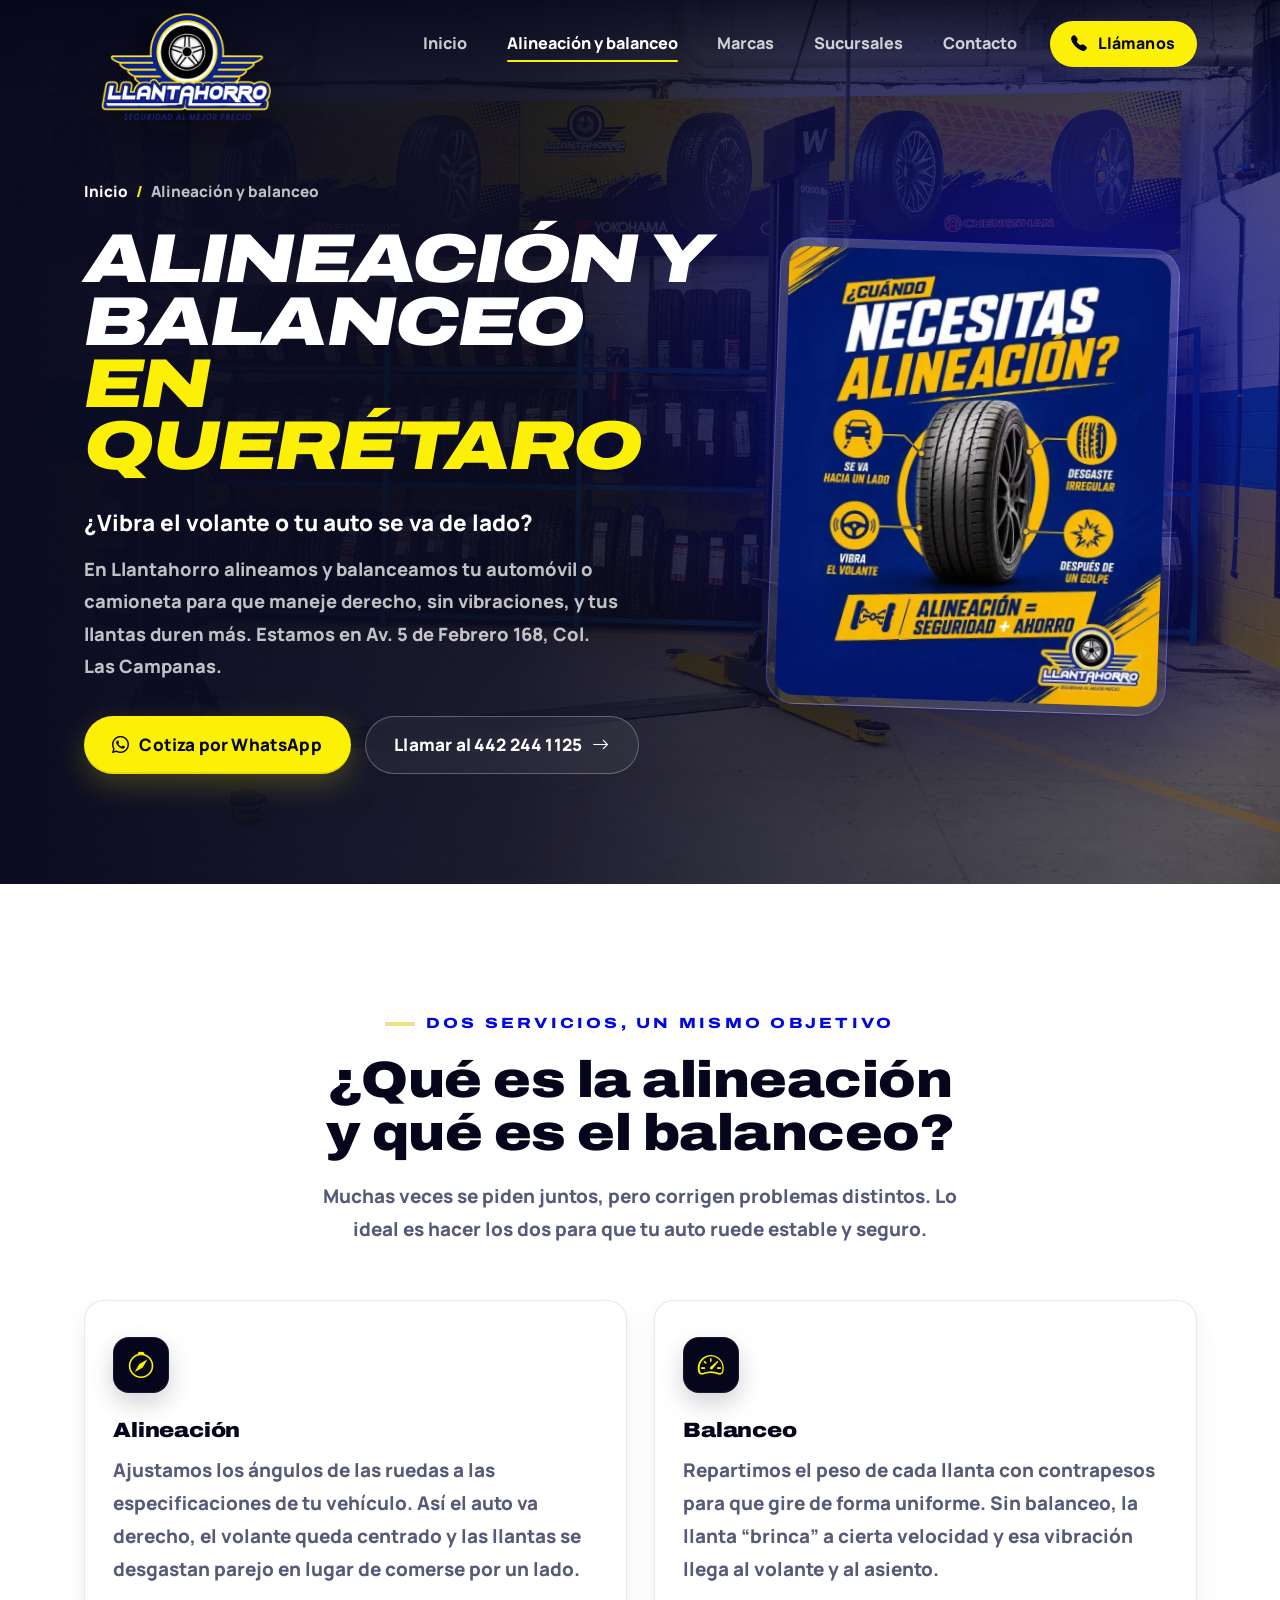
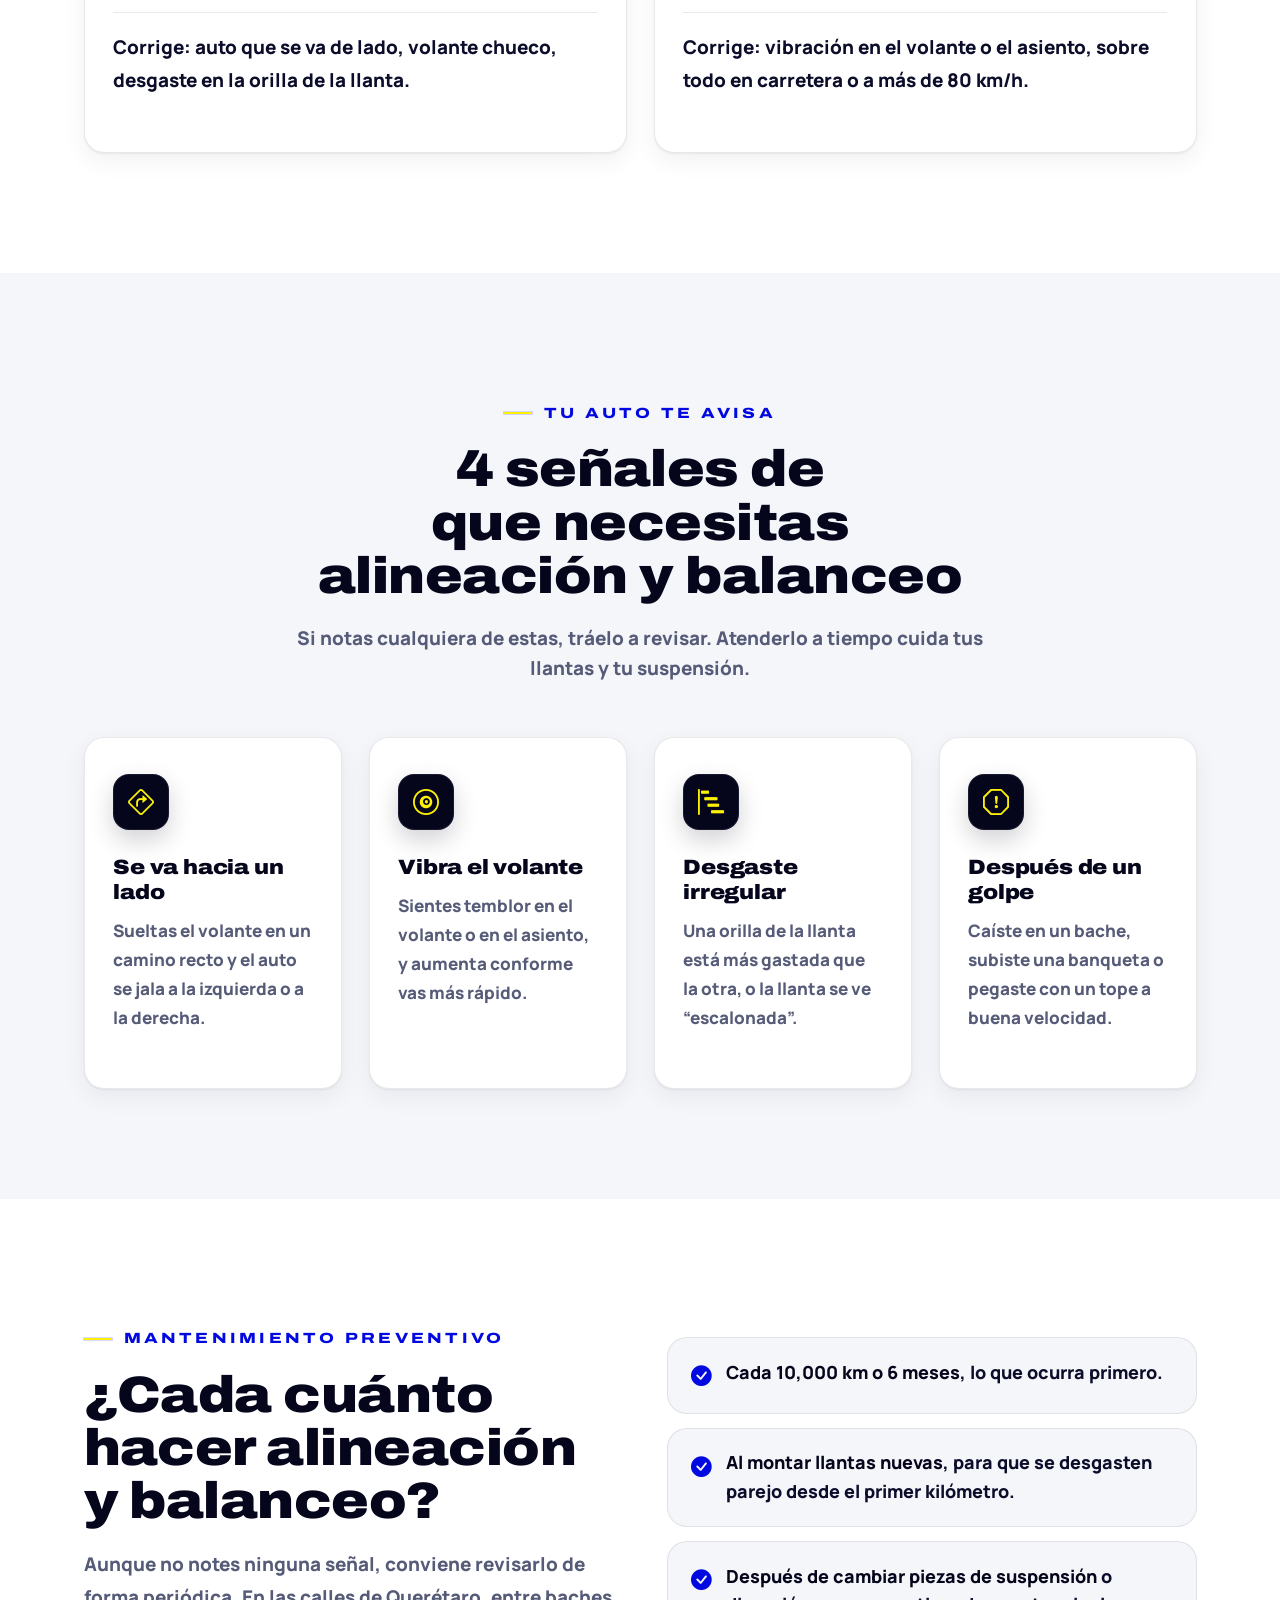
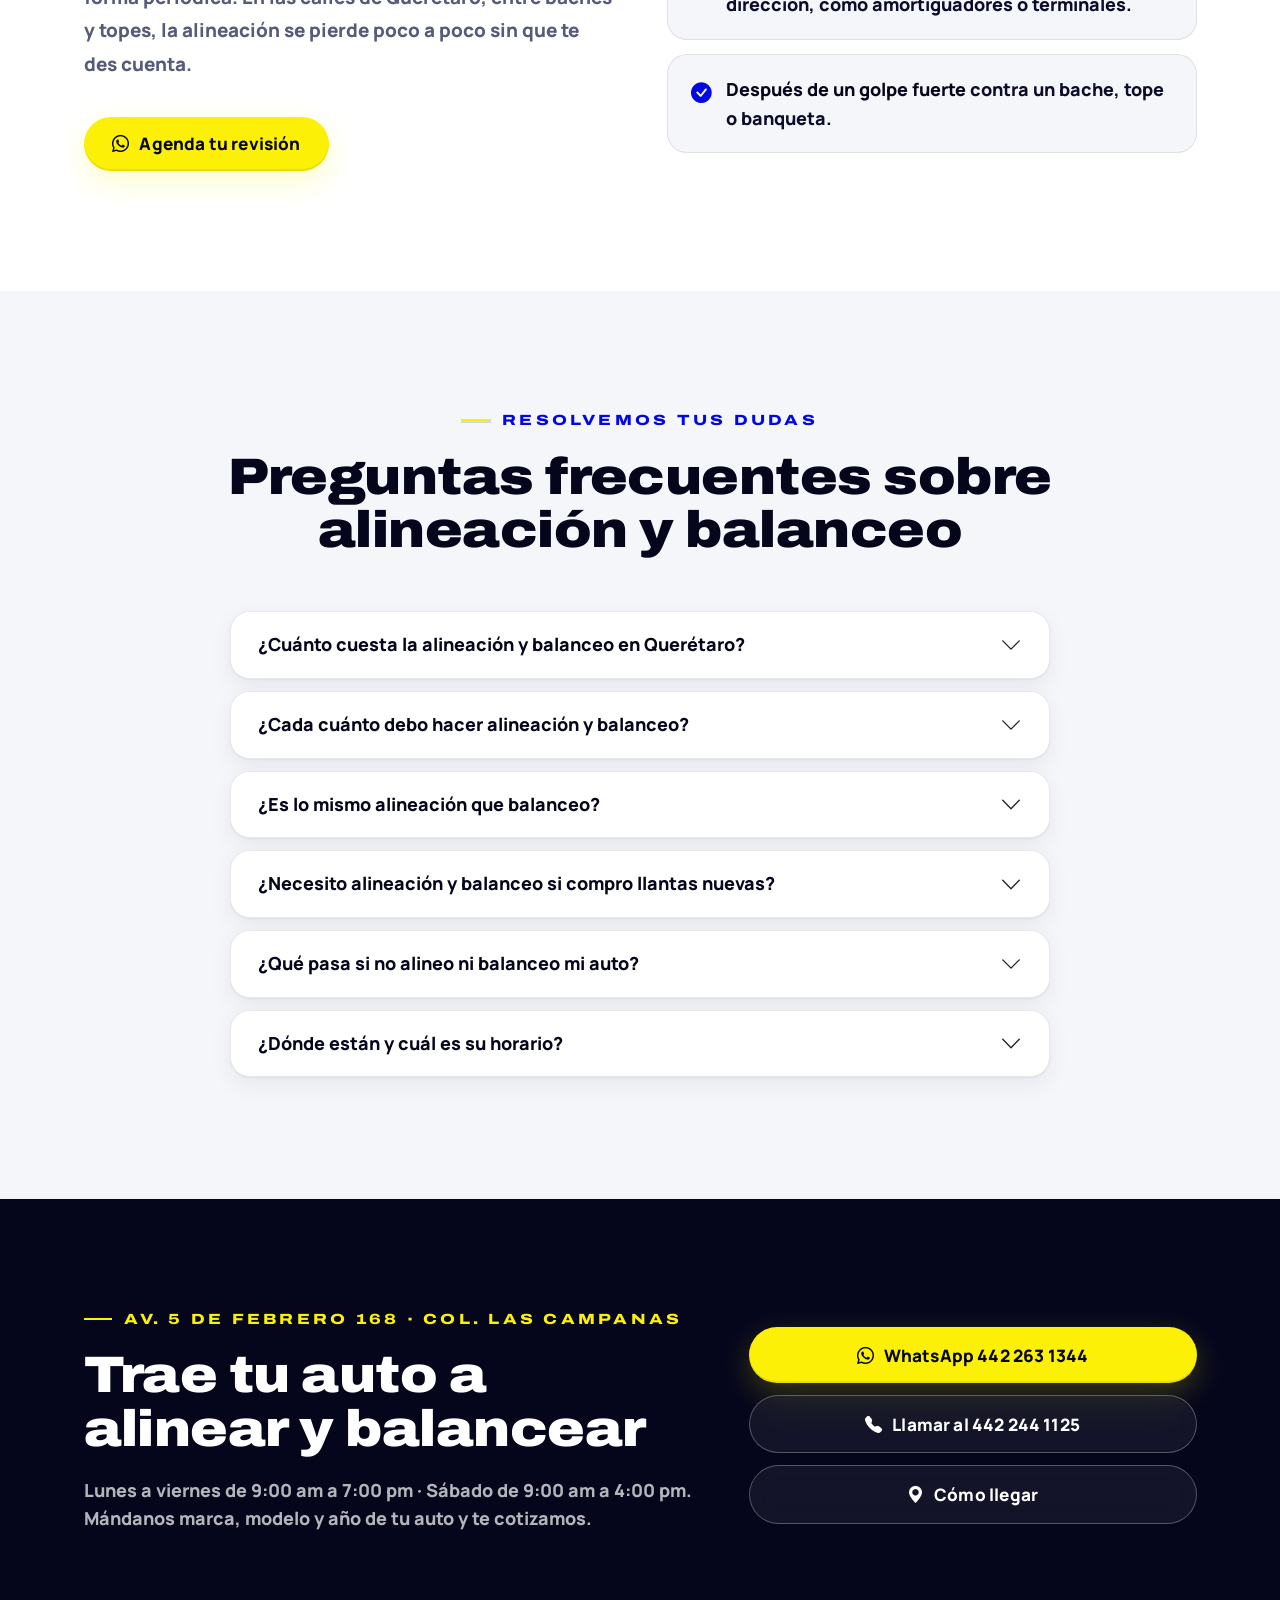
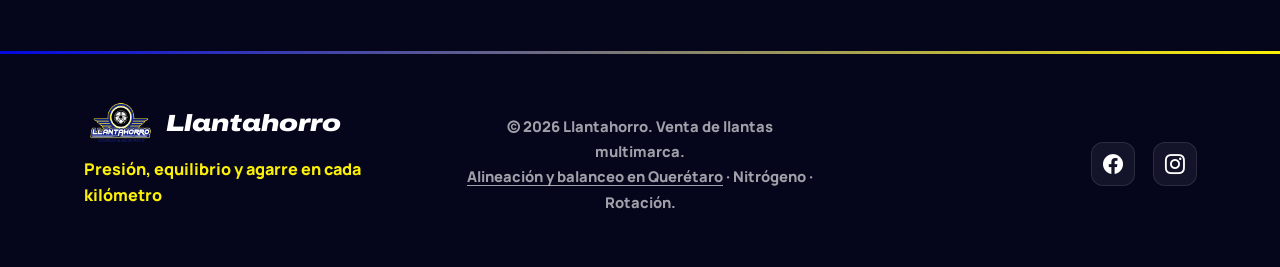
==== alineacion-y-balanceo-queretaro/index.html @ d0932243 "Mejorar SEO y agregar página de alineación y balanceo en Querétaro - H1, título y descripción con "l" ====
<!DOCTYPE html>
<html lang="es-MX">

<head>
  <meta charset="UTF-8">
  <meta name="viewport" content="width=device-width, initial-scale=1.0">
  <title>Alineación y balanceo en Querétaro | Llantahorro</title>
  <meta name="description"
    content="Alineación y balanceo en Querétaro, en Av. 5 de Febrero 168, Col. Las Campanas. ¿Vibra el volante o el auto se va de lado? Cotiza por WhatsApp.">
  <meta name="theme-color" content="#05061C">
  <link rel="canonical" href="https://llantahorroqro.com.mx/alineacion-y-balanceo-queretaro/">
  <link rel="icon" type="image/png" sizes="192x192" href="/images/favicon-192.png">
  <link rel="apple-touch-icon" href="/images/apple-touch-icon.png">

  <!-- Vista previa al compartir (WhatsApp, Facebook) -->
  <meta property="og:type" content="website">
  <meta property="og:locale" content="es_MX">
  <meta property="og:site_name" content="Llantahorro Querétaro">
  <meta property="og:title" content="Alineación y balanceo en Querétaro | Llantahorro">
  <meta property="og:description" content="¿Vibra el volante o el auto se va de lado? Alineación y balanceo en Av. 5 de Febrero 168, Col. Las Campanas, Querétaro.">
  <meta property="og:url" content="https://llantahorroqro.com.mx/alineacion-y-balanceo-queretaro/">
  <meta property="og:image" content="https://llantahorroqro.com.mx/images/og-llantahorro.jpg">
  <meta property="og:image:width" content="1200">
  <meta property="og:image:height" content="630">
  <meta property="og:image:alt" content="Logotipo de Llantahorro sobre la sucursal de Querétaro">
  <meta name="twitter:card" content="summary_large_image">

  <!-- Datos del servicio para Google -->
  <script type="application/ld+json">
  {
    "@context": "https://schema.org",
    "@graph": [
      {
        "@type": "Service",
        "@id": "https://llantahorroqro.com.mx/alineacion-y-balanceo-queretaro/#servicio",
        "name": "Alineación y balanceo en Querétaro",
        "serviceType": "Alineación y balanceo",
        "description": "Alineación y balanceo de llantas para automóvil y camioneta en Querétaro.",
        "url": "https://llantahorroqro.com.mx/alineacion-y-balanceo-queretaro/",
        "provider": { "@id": "https://llantahorroqro.com.mx/#negocio" },
        "areaServed": { "@type": "City", "name": "Santiago de Querétaro" }
      },
      {
        "@type": "TireShop",
        "@id": "https://llantahorroqro.com.mx/#negocio",
        "name": "Llantahorro Querétaro",
        "url": "https://llantahorroqro.com.mx/",
        "telephone": "+52 442 244 1125",
        "image": "https://llantahorroqro.com.mx/images/og-llantahorro.jpg",
        "priceRange": "$$",
        "address": {
          "@type": "PostalAddress",
          "streetAddress": "Av. 5 de Febrero 168, Col. Las Campanas",
          "addressLocality": "Santiago de Querétaro",
          "addressRegion": "Qro.",
          "addressCountry": "MX"
        }
      },
      {
        "@type": "BreadcrumbList",
        "itemListElement": [
          { "@type": "ListItem", "position": 1, "name": "Inicio", "item": "https://llantahorroqro.com.mx/" },
          { "@type": "ListItem", "position": 2, "name": "Alineación y balanceo en Querétaro", "item": "https://llantahorroqro.com.mx/alineacion-y-balanceo-queretaro/" }
        ]
      },
      {
        "@type": "FAQPage",
        "@id": "https://llantahorroqro.com.mx/alineacion-y-balanceo-queretaro/#preguntas",
        "mainEntity": [
          {
            "@type": "Question",
            "name": "¿Cuánto cuesta la alineación y balanceo en Querétaro?",
            "acceptedAnswer": {
              "@type": "Answer",
              "text": "El precio depende del tipo de vehículo y del número de llantas a balancear. Mándanos por WhatsApp al 442 263 1344 la marca, modelo y año de tu auto y te damos el precio exacto."
            }
          },
          {
            "@type": "Question",
            "name": "¿Cada cuánto debo hacer alineación y balanceo?",
            "acceptedAnswer": {
              "@type": "Answer",
              "text": "Como regla general, cada 10,000 km o cada 6 meses. También al montar llantas nuevas, después de cambiar piezas de suspensión o dirección, y después de un golpe fuerte contra un bache o tope."
            }
          },
          {
            "@type": "Question",
            "name": "¿Es lo mismo alineación que balanceo?",
            "acceptedAnswer": {
              "@type": "Answer",
              "text": "No. La alineación ajusta los ángulos de las ruedas para que el auto vaya derecho y las llantas se desgasten parejo. El balanceo reparte el peso de cada llanta con contrapesos para eliminar vibraciones. Se complementan, por eso conviene hacer los dos."
            }
          },
          {
            "@type": "Question",
            "name": "¿Necesito alineación y balanceo si compro llantas nuevas?",
            "acceptedAnswer": {
              "@type": "Answer",
              "text": "Sí. Balancear las llantas nuevas evita vibraciones, y alinear el auto hace que se desgasten parejo desde el primer kilómetro. Así aprovechas al máximo tu inversión."
            }
          },
          {
            "@type": "Question",
            "name": "¿Qué pasa si no alineo ni balanceo mi auto?",
            "acceptedAnswer": {
              "@type": "Answer",
              "text": "Las llantas se desgastan de forma irregular y hay que cambiarlas antes de tiempo. Además el auto pierde estabilidad, puede consumir más combustible y las vibraciones desgastan la suspensión y la dirección."
            }
          },
          {
            "@type": "Question",
            "name": "¿Dónde están y cuál es su horario?",
            "acceptedAnswer": {
              "@type": "Answer",
              "text": "Estamos en Av. 5 de Febrero 168, Col. Las Campanas, Querétaro. Abrimos de lunes a viernes de 9:00 am a 7:00 pm y los sábados de 9:00 am a 4:00 pm. Los domingos está cerrado."
            }
          }
        ]
      }
    ]
  }
  </script>
  <link href="https://cdn.jsdelivr.net/npm/bootstrap@5.3.3/dist/css/bootstrap.min.css" rel="stylesheet">
  <link rel="stylesheet" href="https://cdn.jsdelivr.net/npm/bootstrap-icons@1.11.3/font/bootstrap-icons.css">
  <link rel="preconnect" href="https://fonts.googleapis.com">
  <link rel="preconnect" href="https://fonts.gstatic.com" crossorigin>
  <link href="https://fonts.googleapis.com/css2?family=Archivo:ital,wdth,wght@0,100..125,600..900;1,100..125,600..900&family=Manrope:wght@700;800&display=swap"
    rel="stylesheet">
  <link rel="stylesheet" href="/styles_moderno.css">
</head>

<body>

  <!-- =============== BARRA DE PROGRESO =============== -->
  <div class="scroll-progress" id="scrollProgress" aria-hidden="true"></div>
  <!-- =============== NAVBAR =============== -->
  <nav class="navbar navbar-expand-lg fixed-top" id="mainNavbar">
    <div class="container">
      <a class="navbar-brand d-flex align-items-center gap-2" href="/">
        <picture>
          <source srcset="/images/logo-footer.webp" type="image/webp">
          <img src="/images/logo-footer.png" alt="Llantahorro — Seguridad al mejor precio" id="navLogo" width="480" height="286" onerror="this.style.display='none'">
        </picture>
      </a>
      <button class="navbar-toggler" type="button" data-bs-toggle="collapse" data-bs-target="#navMenu"
        aria-controls="navMenu" aria-expanded="false" aria-label="Abrir menú">
        <span class="navbar-toggler-icon"></span>
      </button>
      <div class="collapse navbar-collapse" id="navMenu">
        <ul class="navbar-nav ms-auto align-items-lg-center gap-lg-2">
          <li class="nav-item"><a class="nav-link" href="/">Inicio</a></li>
          <li class="nav-item"><a class="nav-link active" href="/alineacion-y-balanceo-queretaro/" aria-current="page">Alineación y balanceo</a></li>
          <li class="nav-item"><a class="nav-link" href="/#marcas">Marcas</a></li>
          <li class="nav-item"><a class="nav-link" href="/#sucursales">Sucursales</a></li>
          <li class="nav-item"><a class="nav-link" href="#contacto">Contacto</a></li>
          <li class="nav-item">
            <a class="btn btn-cta ms-lg-2" href="tel:+524422441125"><i class="bi bi-telephone-fill"></i> Llámanos</a>
          </li>
        </ul>
      </div>
    </div>
  </nav>

  <!-- =============== HERO =============== -->
  <section class="hero hero-page">
    <div class="hero-bg"></div>
    <div class="container position-relative">
      <div class="row align-items-center">
        <div class="col-lg-7">

          <nav aria-label="Ruta de navegación">
            <ol class="migas">
              <li><a href="/">Inicio</a></li>
              <li aria-current="page">Alineación y balanceo</li>
            </ol>
          </nav>

          <h1 class="hero-title hero-title-page">
            Alineación y balanceo
            <br>
            <strong>en Querétaro</strong>
          </h1>

          <p class="hero-subtitle">
            ¿Vibra el volante o tu auto se va de lado?
          </p>

          <p class="hero-description">
            En Llantahorro alineamos y balanceamos tu automóvil o camioneta
            para que maneje derecho, sin vibraciones, y tus llantas duren más.
            Estamos en Av. 5 de Febrero 168, Col. Las Campanas.
          </p>

          <div class="hero-buttons">
            <a href="https://wa.me/524422631344?text=Hola%2C%20quiero%20cotizar%20alineaci%C3%B3n%20y%20balanceo.%20Mi%20auto%20es%3A%20" target="_blank" rel="noopener" class="btn-main">
              <i class="bi bi-whatsapp"></i>
              Cotiza por WhatsApp
            </a>

            <a href="tel:+524422441125" class="btn-secondary">
              Llamar al 442 244 1125
              <i class="bi bi-arrow-right"></i>
            </a>
          </div>

        </div>
        <div class="col-lg-5">

          <div class="hero-product">

            <div class="hero-circle"></div>

            <picture>
              <source srcset="/images/alineacion-queretaro.webp" type="image/webp">
              <img src="/images/alineacion-queretaro.jpg" alt="¿Cuándo necesitas alineación? Si el auto se va hacia un lado, vibra el volante, hay desgaste irregular o después de un golpe" class="hero-tire" width="800" height="941" fetchpriority="high">
            </picture>

          </div>

        </div>
      </div>
    </div>
  </section>

  <!-- =========================================
     DIFERENCIA ENTRE ALINEACIÓN Y BALANCEO
     ========================================= -->

  <section class="section-nosotros">

    <div class="container">

      <div class="text-center mb-5" data-reveal="up">

        <div class="eyebrow">
          DOS SERVICIOS, UN MISMO OBJETIVO
        </div>

        <h2 class="section-title">
          ¿Qué es la alineación y qué es el balanceo?
        </h2>

        <p class="section-description">
          Muchas veces se piden juntos, pero corrigen problemas distintos.
          Lo ideal es hacer los dos para que tu auto ruede estable y seguro.
        </p>

      </div>

      <div class="row g-4">

        <div class="col-md-6" data-reveal="up" data-delay="0">
          <div class="servicio-card">
            <div class="servicio-icono">
              <i class="bi bi-compass"></i>
            </div>
            <h3>Alineación</h3>
            <p>
              Ajustamos los ángulos de las ruedas a las especificaciones
              de tu vehículo. Así el auto va derecho, el volante queda
              centrado y las llantas se desgastan parejo en lugar de
              comerse por un lado.
            </p>
            <p class="servicio-corrige">
              <strong>Corrige:</strong> auto que se va de lado, volante chueco,
              desgaste en la orilla de la llanta.
            </p>
          </div>
        </div>

        <div class="col-md-6" data-reveal="up" data-delay="100">
          <div class="servicio-card">
            <div class="servicio-icono">
              <i class="bi bi-speedometer2"></i>
            </div>
            <h3>Balanceo</h3>
            <p>
              Repartimos el peso de cada llanta con contrapesos para que
              gire de forma uniforme. Sin balanceo, la llanta “brinca” a
              cierta velocidad y esa vibración llega al volante y al asiento.
            </p>
            <p class="servicio-corrige">
              <strong>Corrige:</strong> vibración en el volante o el asiento,
              sobre todo en carretera o a más de 80 km/h.
            </p>
          </div>
        </div>

      </div>

    </div>

  </section>

  <!-- =========================================
     SEÑALES
     ========================================= -->

  <section class="section-servicios">

    <div class="container">

      <div class="text-center mb-5" data-reveal="up">

        <div class="eyebrow">
          TU AUTO TE AVISA
        </div>

        <h2 class="section-title">
          4 señales de que necesitas alineación y balanceo
        </h2>

        <p class="section-description">
          Si notas cualquiera de estas, tráelo a revisar.
          Atenderlo a tiempo cuida tus llantas y tu suspensión.
        </p>

      </div>

      <div class="row g-4">

        <div class="col-md-6 col-lg-3" data-reveal="up" data-delay="0">
          <div class="servicio-card">
            <div class="servicio-icono">
              <i class="bi bi-sign-turn-right"></i>
            </div>
            <h3>Se va hacia un lado</h3>
            <p>
              Sueltas el volante en un camino recto y el auto
              se jala a la izquierda o a la derecha.
            </p>
          </div>
        </div>

        <div class="col-md-6 col-lg-3" data-reveal="up" data-delay="100">
          <div class="servicio-card">
            <div class="servicio-icono">
              <i class="bi bi-vinyl"></i>
            </div>
            <h3>Vibra el volante</h3>
            <p>
              Sientes temblor en el volante o en el asiento,
              y aumenta conforme vas más rápido.
            </p>
          </div>
        </div>

        <div class="col-md-6 col-lg-3" data-reveal="up" data-delay="200">
          <div class="servicio-card">
            <div class="servicio-icono">
              <i class="bi bi-bar-chart-steps"></i>
            </div>
            <h3>Desgaste irregular</h3>
            <p>
              Una orilla de la llanta está más gastada que la otra,
              o la llanta se ve “escalonada”.
            </p>
          </div>
        </div>

        <div class="col-md-6 col-lg-3" data-reveal="up" data-delay="300">
          <div class="servicio-card">
            <div class="servicio-icono">
              <i class="bi bi-exclamation-octagon"></i>
            </div>
            <h3>Después de un golpe</h3>
            <p>
              Caíste en un bache, subiste una banqueta o pegaste
              con un tope a buena velocidad.
            </p>
          </div>
        </div>

      </div>

    </div>

  </section>

  <!-- =========================================
     CUÁNDO HACERLO
     ========================================= -->

  <section class="section-nosotros">

    <div class="container">

      <div class="row align-items-center g-5">

        <div class="col-lg-6" data-reveal="left">

          <div class="eyebrow">
            MANTENIMIENTO PREVENTIVO
          </div>

          <h2 class="section-title">
            ¿Cada cuánto hacer alineación y balanceo?
          </h2>

          <p>
            Aunque no notes ninguna señal, conviene revisarlo de forma
            periódica. En las calles de Querétaro, entre baches y topes,
            la alineación se pierde poco a poco sin que te des cuenta.
          </p>

          <a href="https://wa.me/524422631344?text=Hola%2C%20quiero%20cotizar%20alineaci%C3%B3n%20y%20balanceo.%20Mi%20auto%20es%3A%20" target="_blank" rel="noopener" class="btn btn-cta mt-3">
            <i class="bi bi-whatsapp"></i>
            Agenda tu revisión
          </a>

        </div>

        <div class="col-lg-6" data-reveal="right">

          <ul class="cuando-lista">
            <li>
              <i class="bi bi-check-circle-fill"></i>
              <span><strong>Cada 10,000 km o 6 meses</strong>, lo que ocurra primero.</span>
            </li>
            <li>
              <i class="bi bi-check-circle-fill"></i>
              <span><strong>Al montar llantas nuevas</strong>, para que se desgasten parejo desde el primer kilómetro.</span>
            </li>
            <li>
              <i class="bi bi-check-circle-fill"></i>
              <span><strong>Después de cambiar piezas de suspensión</strong> o dirección, como amortiguadores o terminales.</span>
            </li>
            <li>
              <i class="bi bi-check-circle-fill"></i>
              <span><strong>Después de un golpe fuerte</strong> contra un bache, tope o banqueta.</span>
            </li>
          </ul>

        </div>

      </div>

    </div>

  </section>

  <!-- =========================================
     PREGUNTAS FRECUENTES
     ========================================= -->

  <section id="preguntas" class="section-faq">

    <div class="container">

      <div class="text-center mb-5" data-reveal="up">

        <div class="eyebrow">
          RESOLVEMOS TUS DUDAS
        </div>

        <h2 class="section-title">
          Preguntas frecuentes sobre alineación y balanceo
        </h2>

      </div>

      <div class="accordion faq-lista" id="faqLista" data-reveal="up">

        <div class="accordion-item">
          <h3 class="accordion-header">
            <button class="accordion-button collapsed" type="button" data-bs-toggle="collapse"
              data-bs-target="#faq1" aria-expanded="false" aria-controls="faq1">
              ¿Cuánto cuesta la alineación y balanceo en Querétaro?
            </button>
          </h3>
          <div id="faq1" class="accordion-collapse collapse" data-bs-parent="#faqLista">
            <div class="accordion-body">
              El precio depende del tipo de vehículo y del número de llantas a balancear. Mándanos por WhatsApp al 442 263 1344 la marca, modelo y año de tu auto y te damos el precio exacto.
            </div>
          </div>
        </div>
        <div class="accordion-item">
          <h3 class="accordion-header">
            <button class="accordion-button collapsed" type="button" data-bs-toggle="collapse"
              data-bs-target="#faq2" aria-expanded="false" aria-controls="faq2">
              ¿Cada cuánto debo hacer alineación y balanceo?
            </button>
          </h3>
          <div id="faq2" class="accordion-collapse collapse" data-bs-parent="#faqLista">
            <div class="accordion-body">
              Como regla general, cada 10,000 km o cada 6 meses. También al montar llantas nuevas, después de cambiar piezas de suspensión o dirección, y después de un golpe fuerte contra un bache o tope.
            </div>
          </div>
        </div>
        <div class="accordion-item">
          <h3 class="accordion-header">
            <button class="accordion-button collapsed" type="button" data-bs-toggle="collapse"
              data-bs-target="#faq3" aria-expanded="false" aria-controls="faq3">
              ¿Es lo mismo alineación que balanceo?
            </button>
          </h3>
          <div id="faq3" class="accordion-collapse collapse" data-bs-parent="#faqLista">
            <div class="accordion-body">
              No. La alineación ajusta los ángulos de las ruedas para que el auto vaya derecho y las llantas se desgasten parejo. El balanceo reparte el peso de cada llanta con contrapesos para eliminar vibraciones. Se complementan, por eso conviene hacer los dos.
            </div>
          </div>
        </div>
        <div class="accordion-item">
          <h3 class="accordion-header">
            <button class="accordion-button collapsed" type="button" data-bs-toggle="collapse"
              data-bs-target="#faq4" aria-expanded="false" aria-controls="faq4">
              ¿Necesito alineación y balanceo si compro llantas nuevas?
            </button>
          </h3>
          <div id="faq4" class="accordion-collapse collapse" data-bs-parent="#faqLista">
            <div class="accordion-body">
              Sí. Balancear las llantas nuevas evita vibraciones, y alinear el auto hace que se desgasten parejo desde el primer kilómetro. Así aprovechas al máximo tu inversión.
            </div>
          </div>
        </div>
        <div class="accordion-item">
          <h3 class="accordion-header">
            <button class="accordion-button collapsed" type="button" data-bs-toggle="collapse"
              data-bs-target="#faq5" aria-expanded="false" aria-controls="faq5">
              ¿Qué pasa si no alineo ni balanceo mi auto?
            </button>
          </h3>
          <div id="faq5" class="accordion-collapse collapse" data-bs-parent="#faqLista">
            <div class="accordion-body">
              Las llantas se desgastan de forma irregular y hay que cambiarlas antes de tiempo. Además el auto pierde estabilidad, puede consumir más combustible y las vibraciones desgastan la suspensión y la dirección.
            </div>
          </div>
        </div>
        <div class="accordion-item">
          <h3 class="accordion-header">
            <button class="accordion-button collapsed" type="button" data-bs-toggle="collapse"
              data-bs-target="#faq6" aria-expanded="false" aria-controls="faq6">
              ¿Dónde están y cuál es su horario?
            </button>
          </h3>
          <div id="faq6" class="accordion-collapse collapse" data-bs-parent="#faqLista">
            <div class="accordion-body">
              Estamos en Av. 5 de Febrero 168, Col. Las Campanas, Querétaro. Abrimos de lunes a viernes de 9:00 am a 7:00 pm y los sábados de 9:00 am a 4:00 pm. Los domingos está cerrado.
            </div>
          </div>
        </div>

      </div>

    </div>

  </section>

  <!-- =========================================
     CONTACTO
     ========================================= -->

  <section id="contacto" class="cta-band">

    <div class="container">

      <div class="row align-items-center g-4">

        <div class="col-lg-7" data-reveal="left">

          <div class="eyebrow">
            AV. 5 DE FEBRERO 168 · COL. LAS CAMPANAS
          </div>

          <h2 class="section-title section-title-light">
            Trae tu auto a alinear y balancear
          </h2>

          <p class="section-description-light">
            Lunes a viernes de 9:00 am a 7:00 pm · Sábado de 9:00 am a 4:00 pm.
            Mándanos marca, modelo y año de tu auto y te cotizamos.
          </p>

        </div>

        <div class="col-lg-5" data-reveal="right">

          <div class="cta-band-botones">
            <a href="https://wa.me/524422631344?text=Hola%2C%20quiero%20cotizar%20alineaci%C3%B3n%20y%20balanceo.%20Mi%20auto%20es%3A%20" target="_blank" rel="noopener" class="btn-main">
              <i class="bi bi-whatsapp"></i>
              WhatsApp 442 263 1344
            </a>
            <a href="tel:+524422441125" class="btn-secondary">
              <i class="bi bi-telephone-fill"></i>
              Llamar al 442 244 1125
            </a>
            <a href="https://maps.app.goo.gl/YQYEY5u7Kh3EqXh98" target="_blank" rel="noopener" class="btn-secondary">
              <i class="bi bi-geo-alt-fill"></i>
              Cómo llegar
            </a>
          </div>

        </div>

      </div>

    </div>

  </section>

  <!-- =============== FOOTER =============== -->
  <footer class="footer">
    <div class="footer-tread" aria-hidden="true"></div>
    <div class="container" data-reveal="up">
      <div class="row gy-4 align-items-center">
        <div class="col-md-4">
          <div class="d-flex align-items-center gap-2">
            <picture>
              <source srcset="/images/logo-footer.webp" type="image/webp">
              <img src="/images/logo-footer.png" alt="Logotipo de Llantahorro" class="footer-logo" width="480" height="286" loading="lazy" onerror="this.style.display='none'">
            </picture>
            <span class="brand-word footer-brand">Llantahorro</span>
          </div>
          <p class="footer-slogan">Presión, equilibrio y agarre en cada kilómetro</p>
        </div>

        <div class="col-md-4 text-md-center">
          <p class="footer-copy mb-0">
            &copy; <span id="anioActual"></span> Llantahorro. Venta de llantas multimarca.<br>
            <a href="/alineacion-y-balanceo-queretaro/">Alineación y balanceo en Querétaro</a> · Nitrógeno · Rotación.
          </p>
        </div>

        <div class="col-md-4 d-flex justify-content-md-end gap-3">
          <a href="https://www.facebook.com/share/1Gv1kbUiUR/" target="_blank" rel="noopener" class="social-btn"
            aria-label="Facebook">
            <i class="bi bi-facebook"></i>
          </a>
          <a href="https://www.instagram.com/llantahorro.queretaro?igsh=MXM3aTI0dnF6azNtbg==" target="_blank"
            rel="noopener" class="social-btn" aria-label="Instagram">
            <i class="bi bi-instagram"></i>
          </a>
        </div>
      </div>
    </div>
  </footer>

  <!-- =============== BOTÓN VOLVER ARRIBA =============== -->
  <button class="back-to-top" id="backToTop" aria-label="Volver arriba">
    <i class="bi bi-arrow-up"></i>
  </button>

  <!-- Bootstrap 5 JS -->
  <script src="https://cdn.jsdelivr.net/npm/bootstrap@5.3.3/dist/js/bootstrap.bundle.min.js"></script>
  <script>
  /* ============ AÑO FOOTER ============ */
  document.getElementById('anioActual').textContent = new Date().getFullYear();

  /* ============ NAVBAR SCROLL ============ */
  const nav = document.getElementById('mainNavbar');
  const onScroll = () => nav.classList.toggle('scrolled', window.scrollY > 12);
  window.addEventListener('scroll', onScroll, { passive: true });
  onScroll();

  /* ============ REVEAL AL SCROLL ============ */
  const revealOnScroll = new IntersectionObserver((entries, observer) => {
    entries.forEach(entry => {
      if (!entry.isIntersecting) return;
      entry.target.classList.add('is-revealed');
      observer.unobserve(entry.target);
    });
  }, {
    threshold: 0.12,
    rootMargin: '0px 0px -60px 0px'
  });
  document.querySelectorAll('[data-reveal]').forEach(el => revealOnScroll.observe(el));

  /* ============ BARRA DE PROGRESO Y VOLVER ARRIBA ============ */
  const progressBar = document.getElementById('scrollProgress');
  const backToTop   = document.getElementById('backToTop');
  let rafPendiente = false;

  function enScroll() {
    const scrollY = window.scrollY;
    const docHeight = document.documentElement.scrollHeight - window.innerHeight;
    progressBar.style.width = (docHeight > 0 ? (scrollY / docHeight) * 100 : 0) + '%';
    backToTop.classList.toggle('visible', scrollY > 400);
    rafPendiente = false;
  }

  window.addEventListener('scroll', () => {
    if (!rafPendiente) {
      requestAnimationFrame(enScroll);
      rafPendiente = true;
    }
  }, { passive: true });
  enScroll();

  backToTop.addEventListener('click', () => {
    window.scrollTo({ top: 0, behavior: 'smooth' });
  });

  /* ============ MENÚ MÓVIL ============ */
  document.querySelectorAll('#navMenu .nav-link').forEach(link => {
    link.addEventListener('click', () => {
      const menu = document.getElementById('navMenu');
      if (menu.classList.contains('show')) {
        bootstrap.Collapse.getOrCreateInstance(menu).hide();
      }
    });
  });
  </script>
</body>

</html>
---- styles_moderno.css ----
/* =========================================================
   LLANTAHORRO — DISEÑO PREMIUM
   Colores de marca (tomados del logo):
     azul #0208E0 · amarillo #FCF006 · negro
   Dirección (UI UX Pro Max → Automotive): hero protagonista,
   superficies oscuras con acentos de cristal, tipografía ancha.
   ========================================================= */

:root{
  /* Marca */
  --azul:#0208E0;
  --azul-600:#0106B4;
  --azul-glow:rgba(2,8,224,.45);
  --amarillo:#FCF006;
  --amarillo-600:#E6DA00;

  /* Neutros (negro con matiz del azul de marca) */
  --ink:#05061C;
  --ink-2:#0A0C2E;
  --ink-3:#13163F;
  --blanco:#fff;
  --surface:#F5F6FA;
  --texto:#0B0D2A;
  --muted:#565B78;          /* 6.4:1 sobre blanco */
  --line:rgba(11,13,42,.09);
  --line-dark:rgba(255,255,255,.10);

  /* Tipografía */
  --font-display:'Archivo','Arial Black',sans-serif;
  --font-body:'Manrope',system-ui,-apple-system,'Segoe UI',sans-serif;

  /* Sombras y forma */
  --shadow-sm:0 1px 2px rgba(5,6,28,.06),0 8px 24px rgba(5,6,28,.06);
  --shadow-md:0 2px 6px rgba(5,6,28,.06),0 24px 60px rgba(5,6,28,.12);
  --shadow-lg:0 40px 100px rgba(5,6,28,.35);
  --radius:20px;
  --radius-lg:28px;

  /* Movimiento */
  --ease:cubic-bezier(.2,.8,.2,1);
  --dur:.25s;
}

*,*::before,*::after{box-sizing:border-box}

html{
  font-size:112.5%; /* 18px base: letras más grandes para mejor lectura */
  scroll-behavior:smooth;
  scroll-padding-top:88px;
  overflow-x:hidden;
}

body{
  margin:0;
  font-family:var(--font-body);
  font-size:1rem;
  line-height:1.6;
  color:var(--texto);
  background:var(--blanco);
  overflow-x:hidden;
  -webkit-font-smoothing:antialiased;
}

h1,h2,h3{
  font-family:var(--font-display);
  font-stretch:112%;
  font-weight:900;
  letter-spacing:-.01em;
}

a{text-decoration:none}
img{max-width:100%}

::selection{background:var(--amarillo);color:var(--ink)}

/* =========================
   ELEMENTOS COMUNES
   ========================= */

.eyebrow{
  display:inline-flex;
  align-items:center;
  gap:12px;
  font-family:var(--font-display);
  font-stretch:125%;
  font-weight:800;
  font-size:.82rem;
  letter-spacing:.22em;
  text-transform:uppercase;
  color:var(--azul);
  margin-bottom:1rem;
}

.eyebrow::before{
  content:"";
  width:28px;
  height:2px;
  background:var(--amarillo);
  box-shadow:0 0 0 1px rgba(2,8,224,.15);
}

.section-title{
  font-size:clamp(2rem,4vw,3.2rem);
  line-height:1.04;
  color:var(--ink);
  margin-bottom:1.1rem;
  text-wrap:balance;
}

.section-description{
  max-width:56ch;
  margin:0 auto;
  color:var(--muted);
  font-size:1.05rem;
}

/* =========================
   BOTONES
   ========================= */

.btn-cta,
.btn-main,
.btn-secondary{
  display:inline-flex;
  align-items:center;
  justify-content:center;
  gap:10px;
  min-height:48px;
  padding:.8rem 1.6rem;
  border-radius:999px;
  font-family:var(--font-body);
  font-weight:800;
  font-size:.95rem;
  letter-spacing:.01em;
  cursor:pointer;
  transition:
    transform var(--dur) var(--ease),
    box-shadow var(--dur) var(--ease),
    background-color var(--dur) var(--ease),
    color var(--dur) var(--ease),
    border-color var(--dur) var(--ease);
}

/* Primario: amarillo de marca con texto negro (contraste 17:1) */
.btn-cta,
.btn-main{
  background:var(--amarillo);
  color:var(--ink);
  border:0;
  box-shadow:0 10px 30px rgba(252,240,6,.22),inset 0 -2px 0 rgba(0,0,0,.08);
}

.btn-cta:hover,
.btn-cta:focus-visible,
.btn-main:hover,
.btn-main:focus-visible{
  background:#fff64d;
  color:var(--ink);
  transform:translateY(-2px);
  box-shadow:0 16px 40px rgba(252,240,6,.32),inset 0 -2px 0 rgba(0,0,0,.08);
}

.btn-cta:active,
.btn-main:active{transform:translateY(0)}

/* Secundario: cristal */
.btn-secondary{
  color:var(--blanco);
  background:rgba(255,255,255,.06);
  border:1px solid rgba(255,255,255,.28);
  backdrop-filter:blur(12px);
  -webkit-backdrop-filter:blur(12px);
}

.btn-secondary:hover,
.btn-secondary:focus-visible{
  color:var(--ink);
  background:var(--blanco);
  border-color:var(--blanco);
  transform:translateY(-2px);
}

.btn-secondary i,
.service-link i{transition:transform var(--dur) var(--ease)}
.btn-secondary:hover i,
.service-link:hover i{transform:translateX(4px)}

/* =========================
   NAVBAR (cristal oscuro)
   ========================= */

#mainNavbar{
  padding:1rem 0;
  background:linear-gradient(180deg,rgba(5,6,28,.7),rgba(5,6,28,0));
  transition:background-color .3s var(--ease),padding .3s var(--ease),box-shadow .3s var(--ease);
}

#mainNavbar.scrolled{
  padding:.55rem 0;
  background:rgba(5,6,28,.82);
  backdrop-filter:saturate(160%) blur(18px);
  -webkit-backdrop-filter:saturate(160%) blur(18px);
  box-shadow:0 1px 0 var(--line-dark),0 20px 40px rgba(0,0,0,.25);
}

/* El contenedor ocupa la altura de la barra; el logo es más alto
   y sobresale por debajo */
#mainNavbar .navbar-brand{
  position:relative;
  z-index:2;
  width:206px;
  height:52px;
  padding:0;
  margin:0;
  transition:width .3s var(--ease);
}

#navLogo{
  position:absolute;
  top:-8px;
  left:0;
  height:122px;
  width:auto;
  filter:drop-shadow(0 12px 24px rgba(0,0,0,.5));
  transition:height .3s var(--ease),top .3s var(--ease);
}

#mainNavbar.scrolled .navbar-brand{width:164px}
#mainNavbar.scrolled #navLogo{height:96px;top:-6px}

.navbar-nav .nav-link{
  position:relative;
  color:rgba(255,255,255,.78);
  font-size:.9rem;
  font-weight:800;
  padding:.6rem .85rem!important;
  transition:color var(--dur) var(--ease);
}

.navbar-nav .nav-link::after{
  content:"";
  position:absolute;
  left:.85rem;
  right:.85rem;
  bottom:.3rem;
  height:2px;
  border-radius:2px;
  background:var(--amarillo);
  transform:scaleX(0);
  transition:transform var(--dur) var(--ease);
}

.navbar-nav .nav-link:hover,
.navbar-nav .nav-link.active{color:var(--blanco)}

.navbar-nav .nav-link:hover::after,
.navbar-nav .nav-link:focus-visible::after,
.navbar-nav .nav-link.active::after{transform:scaleX(1)}

#mainNavbar .btn-cta{
  min-height:44px;
  padding:.6rem 1.2rem;
  font-size:.88rem;
  box-shadow:none;
}

.navbar-toggler{
  border:1px solid rgba(255,255,255,.25);
  border-radius:12px;
  padding:.5rem .65rem;
}

.navbar-toggler-icon{filter:invert(1)}

.navbar-toggler:focus{box-shadow:0 0 0 3px rgba(252,240,6,.45)}

.brand-word{
  font-family:var(--font-display);
  font-stretch:125%;
  font-weight:900;
  font-style:italic;
  font-size:1.3rem;
  line-height:1;
}

/* =========================
   HERO
   ========================= */

.hero{
  position:relative;
  min-height:max(760px,100svh);
  display:flex;
  align-items:center;
  padding:170px 0 130px;
  overflow:hidden;
  color:var(--blanco);
  background:var(--ink);
  isolation:isolate;
}

/* Foto real de la sucursal, oscurecida para legibilidad */
.hero-bg{
  position:absolute;
  inset:0;
  z-index:-1;
  background:
    radial-gradient(60% 70% at 85% 40%,rgba(2,8,224,.55),transparent 70%),
    linear-gradient(90deg,var(--ink) 0%,rgba(5,6,28,.92) 40%,rgba(5,6,28,.6) 100%),
    url('images/fondo-hero.jpeg') center/cover no-repeat;
  background:
    radial-gradient(60% 70% at 85% 40%,rgba(2,8,224,.55),transparent 70%),
    linear-gradient(90deg,var(--ink) 0%,rgba(5,6,28,.92) 40%,rgba(5,6,28,.6) 100%),
    image-set(url('images/fondo-hero.webp') type('image/webp'),url('images/fondo-hero.jpeg') type('image/jpeg')) center/cover no-repeat;
}

/* Grano fino para acabado premium */
.hero::after{
  content:"";
  position:absolute;
  inset:0;
  z-index:-1;
  opacity:.06;
  pointer-events:none;
  background-image:url("data:image/svg+xml,%3Csvg xmlns='http://www.w3.org/2000/svg' width='160' height='160'%3E%3Cfilter id='n'%3E%3CfeTurbulence type='fractalNoise' baseFrequency='.9' numOctaves='2' stitchTiles='stitch'/%3E%3C/filter%3E%3Crect width='100%25' height='100%25' filter='url(%23n)'/%3E%3C/svg%3E");
}

.hero .container{position:relative;z-index:2}

.hero-badge{
  display:inline-flex;
  align-items:center;
  gap:10px;
  padding:8px 16px;
  margin-bottom:28px;
  border-radius:999px;
  background:rgba(255,255,255,.05);
  border:1px solid rgba(252,240,6,.35);
  backdrop-filter:blur(10px);
  -webkit-backdrop-filter:blur(10px);
  color:var(--amarillo);
  font-family:var(--font-display);
  font-stretch:125%;
  font-size:.82rem;
  font-weight:800;
  line-height:1.6;
  letter-spacing:.2em;
  text-transform:uppercase;
}

.hero-badge span{
  width:7px;
  height:7px;
  border-radius:50%;
  background:var(--amarillo);
  box-shadow:0 0 0 4px rgba(252,240,6,.18);
}

.hero-title{
  font-family:var(--font-display);
  font-size:clamp(3rem,7vw,6.4rem);
  font-stretch:125%;
  font-weight:900;
  font-style:italic;
  line-height:.9;
  letter-spacing:-.025em;
  text-transform:uppercase;
  margin:0 0 28px;
  color:var(--blanco);
}

.hero-title strong{
  font-weight:900;
  color:var(--amarillo);
}

.hero-subtitle{
  font-size:1.25rem;
  font-weight:800;
  color:var(--blanco);
  margin-bottom:12px;
}

.hero-description{
  max-width:540px;
  color:rgba(255,255,255,.74);
  font-size:1.02rem;
  line-height:1.75;
  margin-bottom:34px;
}

.hero-buttons{
  display:flex;
  gap:14px;
  flex-wrap:wrap;
}

.hero-stats{
  display:flex;
  gap:0;
  margin-top:48px;
  padding-top:28px;
  border-top:1px solid var(--line-dark);
  max-width:520px;
}

.hero-stat{
  flex:1;
  display:flex;
  flex-direction:column;
  gap:4px;
  padding-right:24px;
}

.hero-stat + .hero-stat{
  padding-left:24px;
  border-left:1px solid var(--line-dark);
}

.hero-stat strong{
  font-family:var(--font-display);
  font-stretch:125%;
  font-weight:900;
  font-size:1.6rem;
  line-height:1;
  color:var(--blanco);
}

.hero-stat span{
  color:rgba(255,255,255,.6);
  font-size:.82rem;
  font-weight:800;
  text-transform:uppercase;
  letter-spacing:.12em;
}

/* Imagen principal enmarcada */
.hero-product{
  position:relative;
  min-height:540px;
  display:flex;
  align-items:center;
  justify-content:center;
}

.hero-circle{
  position:absolute;
  width:520px;
  height:520px;
  border-radius:50%;
  background:radial-gradient(circle,var(--azul-glow),transparent 65%);
  filter:blur(20px);
}

.hero-tire{
  position:relative;
  z-index:2;
  width:100%;
  max-width:400px;
  height:auto;
  padding:8px;
  border-radius:var(--radius-lg);
  background:linear-gradient(160deg,rgba(255,255,255,.22),rgba(255,255,255,.04));
  border:1px solid rgba(255,255,255,.18);
  box-shadow:var(--shadow-lg),0 0 0 1px rgba(2,8,224,.4);
  transform:rotate(2deg);
  transition:transform .6s var(--ease);
}

.hero-product:hover .hero-tire{transform:rotate(0deg) scale(1.01)}

.hero-label,
.hero-floating-card{
  position:absolute;
  z-index:4;
  display:flex;
  align-items:center;
  color:var(--blanco);
  background:rgba(10,12,46,.72);
  border:1px solid var(--line-dark);
  backdrop-filter:blur(16px);
  -webkit-backdrop-filter:blur(16px);
  box-shadow:0 20px 40px rgba(0,0,0,.35);
}

.hero-label{
  top:56px;
  right:-8px;
  gap:10px;
  padding:11px 16px;
  border-radius:14px;
  font-size:.8rem;
  font-weight:800;
}

.hero-label i{color:var(--amarillo);font-size:1.1rem}

.hero-floating-card{
  bottom:56px;
  left:-8px;
  gap:12px;
  padding:14px 18px;
  border-radius:18px;
}

.floating-icon{
  width:42px;
  height:42px;
  display:flex;
  align-items:center;
  justify-content:center;
  border-radius:12px;
  background:var(--amarillo);
  color:var(--ink);
  font-size:1.2rem;
}

.hero-floating-card strong{display:block;font-size:.85rem}

.hero-floating-card span{
  display:block;
  color:rgba(255,255,255,.62);
  font-size:.82rem;
  margin-top:2px;
}

/* Barra inferior */
.hero-bottom{
  position:absolute;
  left:0;
  right:0;
  bottom:0;
  z-index:10;
  background:rgba(5,6,28,.6);
  backdrop-filter:blur(16px);
  -webkit-backdrop-filter:blur(16px);
  border-top:1px solid var(--line-dark);
}

.hero-bottom-content{
  min-height:68px;
  display:flex;
  align-items:center;
  justify-content:space-between;
  gap:20px;
}

.hero-bottom-content span{
  display:flex;
  align-items:center;
  gap:10px;
  color:rgba(255,255,255,.8);
  font-size:.82rem;
  font-weight:800;
  letter-spacing:.06em;
  text-transform:uppercase;
}

.hero-bottom-content i{color:var(--amarillo)}

/* =========================
   SERVICIOS
   ========================= */

.section-servicios{
  position:relative;
  padding:120px 0 110px;
  background:var(--surface);
}

.section-servicios .section-title{
  max-width:700px;
  margin-left:auto;
  margin-right:auto;
}

.servicio-card{
  position:relative;
  height:100%;
  display:flex;
  flex-direction:column;
  padding:2rem 1.6rem 1.7rem;
  background:var(--blanco);
  border:1px solid var(--line);
  border-radius:var(--radius);
  box-shadow:var(--shadow-sm);
  overflow:hidden;
  transition:transform .35s var(--ease),box-shadow .35s var(--ease),border-color .35s var(--ease);
}

.servicio-card::before{
  content:"";
  position:absolute;
  top:0;
  left:0;
  right:0;
  height:3px;
  background:linear-gradient(90deg,var(--azul),var(--amarillo));
  transform:scaleX(0);
  transform-origin:left;
  transition:transform .4s var(--ease);
}

.servicio-card:hover{
  transform:translateY(-6px);
  border-color:rgba(2,8,224,.22);
  box-shadow:var(--shadow-md);
}

.servicio-card:hover::before{transform:scaleX(1)}

.servicio-icono{
  width:56px;
  height:56px;
  border-radius:16px;
  display:flex;
  align-items:center;
  justify-content:center;
  margin-bottom:1.4rem;
  font-size:1.45rem;
  color:var(--amarillo);
  background:var(--ink);
  box-shadow:inset 0 0 0 1px rgba(255,255,255,.08),0 10px 24px rgba(5,6,28,.18);
  transition:background-color .35s var(--ease);
}

.servicio-card:hover .servicio-icono{background:var(--azul)}

.servicio-card h3{
  font-size:1.15rem;
  color:var(--ink);
  margin-bottom:.6rem;
}

.servicio-card p{
  font-size:.95rem;
  line-height:1.7;
  color:var(--muted);
  margin:0 0 1.4rem;
}

.service-link{
  margin-top:auto;
  display:inline-flex;
  align-items:center;
  gap:8px;
  min-height:44px;
  font-weight:800;
  font-size:.9rem;
  color:var(--azul);
}

.service-link:hover{color:var(--azul-600)}

/* =========================
   PREGUNTAS FRECUENTES
   ========================= */

.section-faq{
  padding:110px 0;
  background:var(--surface);
}

.faq-lista{
  max-width:820px;
  margin:0 auto;
  --bs-accordion-bg:var(--blanco);
  --bs-accordion-color:var(--texto);
  --bs-accordion-border-color:var(--line);
  --bs-accordion-border-radius:var(--radius);
  --bs-accordion-inner-border-radius:var(--radius);
  --bs-accordion-active-bg:var(--blanco);
  --bs-accordion-active-color:var(--azul);
  --bs-accordion-btn-focus-box-shadow:0 0 0 3px rgba(2,8,224,.25);
  --bs-accordion-btn-padding-y:1.2rem;
  --bs-accordion-btn-padding-x:1.5rem;
  --bs-accordion-body-padding-x:1.5rem;
}

.faq-lista .accordion-item{
  margin-bottom:12px;
  border:1px solid var(--line);
  border-radius:var(--radius);
  box-shadow:var(--shadow-sm);
  overflow:hidden;
}

.faq-lista .accordion-header{
  margin:0;
  font-size:inherit;
}

.faq-lista .accordion-button{
  font-family:var(--font-body);
  font-size:1rem;
  font-weight:800;
  color:var(--ink);
}

.faq-lista .accordion-button:not(.collapsed){
  color:var(--azul);
  box-shadow:none;
}

.faq-lista .accordion-body{
  padding-top:0;
  color:var(--muted);
  line-height:1.7;
}

/* =========================
   PÁGINAS DE SERVICIO
   ========================= */

.hero-page{
  min-height:auto;
  padding:180px 0 110px;
}

.hero-title-page{
  font-size:clamp(2.6rem,5.4vw,4.8rem);
}

.migas{
  display:flex;
  flex-wrap:wrap;
  gap:8px;
  padding:0;
  margin:0 0 24px;
  list-style:none;
  font-size:.85rem;
  font-weight:800;
  color:rgba(255,255,255,.74);
}

.migas li + li::before{
  content:"/";
  margin-right:8px;
  color:var(--amarillo);
}

.migas a{color:var(--blanco)}
.migas a:hover{color:var(--amarillo)}

.servicio-corrige{
  margin-top:auto!important;
  padding-top:1rem;
  border-top:1px solid var(--line);
  color:var(--texto)!important;
}

.cuando-lista{
  display:grid;
  gap:14px;
  padding:0;
  margin:0;
  list-style:none;
}

.cuando-lista li{
  display:flex;
  gap:14px;
  align-items:flex-start;
  padding:1.1rem 1.3rem;
  background:var(--surface);
  border:1px solid var(--line);
  border-radius:var(--radius);
  line-height:1.6;
}

.cuando-lista i{
  margin-top:2px;
  font-size:1.15rem;
  color:var(--azul);
}

.cuando-lista strong{color:var(--ink)}

.cta-band{
  padding:100px 0;
  color:var(--blanco);
  background:var(--ink);
}

.cta-band .eyebrow{color:var(--amarillo)}

.cta-band-botones{
  display:flex;
  flex-direction:column;
  gap:12px;
}

.cta-band-botones > a{justify-content:center}

.footer-copy a{color:inherit;text-decoration:underline;text-underline-offset:3px}
.footer-copy a:hover{color:var(--amarillo)}

/* =========================
   MARCAS
   ========================= */

.section-marcas{
  padding:110px 0 0;
  background:var(--blanco);
}

.section-marcas .section-description{margin-bottom:3rem}

/* Línea de acento de marca */
.marquee-tread{
  height:1px;
  background:linear-gradient(90deg,transparent,var(--line) 15%,var(--line) 85%,transparent);
}

.marquee-wrap{
  position:relative;
  overflow:hidden;
  padding:2.2rem 0;
  background:var(--blanco);
}

/* Desvanecido en los bordes */
.marquee-wrap::before,
.marquee-wrap::after{
  content:"";
  position:absolute;
  top:0;
  bottom:0;
  width:140px;
  z-index:2;
  pointer-events:none;
}
.marquee-wrap::before{left:0;background:linear-gradient(90deg,var(--blanco),transparent)}
.marquee-wrap::after{right:0;background:linear-gradient(-90deg,var(--blanco),transparent)}

.marquee-track{
  display:flex;
  align-items:center;
  gap:1.25rem;
  width:max-content;
  animation:desplazar 40s linear infinite;
}

.marquee-wrap:hover .marquee-track{animation-play-state:paused}

.marquee-item{
  flex:0 0 auto;
  width:210px;
  height:100px;
  display:flex;
  align-items:center;
  justify-content:center;
  padding:.6rem .9rem;
  background:var(--blanco);
  border:1px solid var(--line);
  border-radius:16px;
  transition:border-color var(--dur) var(--ease),box-shadow var(--dur) var(--ease);
}

.marquee-item:hover{
  border-color:rgba(2,8,224,.25);
  box-shadow:var(--shadow-sm);
}

.marquee-item img{
  /* Tamaño final lo calcula el script (misma área visual para todos) */
  width:auto;
  height:auto;
  max-width:176px;
  max-height:72px;
  object-fit:contain;
  transition:transform .3s var(--ease);
}

.marquee-item:hover img{transform:scale(1.06)}

@keyframes desplazar{
  from{transform:translateX(0)}
  to{transform:translateX(-50%)}
}

/* =========================
   SUCURSALES (oscuro)
   ========================= */

.section-sucursales{
  position:relative;
  padding:120px 0 125px;
  color:var(--blanco);
  background:
    radial-gradient(50% 60% at 0% 0%,rgba(2,8,224,.35),transparent 70%),
    radial-gradient(40% 50% at 100% 100%,rgba(2,8,224,.25),transparent 70%),
    var(--ink);
  overflow:hidden;
}

.section-sucursales::before{
  content:"";
  position:absolute;
  inset:0;
  pointer-events:none;
  background-image:
    linear-gradient(rgba(255,255,255,.035) 1px,transparent 1px),
    linear-gradient(90deg,rgba(255,255,255,.035) 1px,transparent 1px);
  background-size:56px 56px;
  mask-image:radial-gradient(ellipse at center,#000 30%,transparent 75%);
  -webkit-mask-image:radial-gradient(ellipse at center,#000 30%,transparent 75%);
}

.section-sucursales .container{position:relative;z-index:1}

.section-title-light{color:var(--blanco)}
.section-description-light{color:rgba(255,255,255,.7)}
.section-sucursales .eyebrow{color:var(--amarillo)}

.sucursales-grid{
  display:grid;
  grid-template-columns:repeat(auto-fit,minmax(300px,1fr));
  gap:24px;
  max-width:1260px;
  margin:0 auto;
}

.sucursal-card{
  position:relative;
  display:flex;
  flex-direction:column;
  padding:32px 28px 28px;
  border-radius:var(--radius);
  color:var(--blanco);
  background:linear-gradient(160deg,rgba(255,255,255,.07),rgba(255,255,255,.02));
  border:1px solid var(--line-dark);
  overflow:hidden;
  transition:transform .35s var(--ease),border-color .35s var(--ease),background-color .35s var(--ease);
}

.sucursal-card:hover{
  transform:translateY(-6px);
  border-color:rgba(252,240,6,.45);
  background-color:rgba(255,255,255,.03);
}

/* Número en contorno */
.sucursal-num{
  position:absolute;
  top:14px;
  right:22px;
  font-family:var(--font-display);
  font-stretch:125%;
  font-weight:900;
  font-style:italic;
  font-size:3.4rem;
  line-height:1;
  color:transparent;
  -webkit-text-stroke:1px rgba(255,255,255,.18);
  transition:-webkit-text-stroke-color .35s var(--ease);
  pointer-events:none;
  user-select:none;
}

.sucursal-card:hover .sucursal-num{-webkit-text-stroke-color:rgba(252,240,6,.6)}

.sucursal-tire{display:none}

.sucursal-icon{
  width:48px;
  height:48px;
  display:flex;
  align-items:center;
  justify-content:center;
  margin-bottom:22px;
  border-radius:14px;
  font-size:1.25rem;
  color:var(--amarillo);
  background:rgba(252,240,6,.1);
  border:1px solid rgba(252,240,6,.25);
}

.sucursal-card h3{
  font-size:1.2rem;
  line-height:1.2;
  color:var(--blanco);
  margin:0 0 12px;
  padding-right:70px;
}

.sucursal-addr{
  display:flex;
  gap:10px;
  color:rgba(255,255,255,.68);
  font-size:.93rem;
  line-height:1.6;
  margin-bottom:22px;
}

.sucursal-addr i{
  color:var(--amarillo);
  margin-top:3px;
  flex:0 0 auto;
}

.sucursal-phone{
  margin-top:auto;
  align-self:flex-start;
  display:inline-flex;
  align-items:center;
  gap:10px;
  min-height:44px;
  padding:10px 20px;
  border-radius:999px;
  font-weight:800;
  font-size:.92rem;
  color:var(--blanco);
  background:rgba(255,255,255,.06);
  border:1px solid rgba(255,255,255,.18);
  transition:background-color var(--dur) var(--ease),color var(--dur) var(--ease),border-color var(--dur) var(--ease);
}

.sucursal-phone i{color:var(--amarillo);transition:color var(--dur) var(--ease)}

.sucursal-phone:hover,
.sucursal-phone:focus-visible{
  color:var(--ink);
  background:var(--amarillo);
  border-color:var(--amarillo);
}

.sucursal-phone:hover i,
.sucursal-phone:focus-visible i{color:var(--ink)}

/* =========================
   NOSOTROS
   ========================= */

.section-nosotros{
  position:relative;
  padding:120px 0;
  background:var(--blanco);
}

.section-nosotros p{
  color:var(--muted);
  font-size:1.05rem;
  line-height:1.75;
  max-width:52ch;
}

.fb-reel-container{
  width:100%;
  max-width:320px;
  aspect-ratio:9/16;
  margin:0 auto;
  padding:8px;
  border-radius:var(--radius-lg);
  background:var(--ink);
  box-shadow:var(--shadow-lg),0 0 0 1px rgba(2,8,224,.25);
  overflow:hidden;
}

.fb-reel-container iframe{
  width:100%;
  height:100%;
  border:0;
  border-radius:20px;
  overflow:hidden;
}

.dato-card{
  position:relative;
  height:100%;
  display:flex;
  flex-direction:column;
  gap:.4rem;
  padding:1.5rem 1.4rem;
  border-radius:var(--radius);
  color:var(--blanco);
  background:var(--ink);
  overflow:hidden;
}

.dato-card::after{
  content:"";
  position:absolute;
  right:-30px;
  bottom:-30px;
  width:110px;
  height:110px;
  border-radius:50%;
  border:14px solid rgba(255,255,255,.05);
}

.dato-card-alt{background:var(--azul)}

.dato-numero{
  font-family:var(--font-display);
  font-stretch:125%;
  font-weight:900;
  font-style:italic;
  font-size:2rem;
  line-height:1;
  color:var(--amarillo);
}

.dato-texto{
  font-size:.88rem;
  font-weight:800;
  color:rgba(255,255,255,.85);
}

/* =========================
   CONTACTO
   ========================= */

.section-contacto{
  padding:120px 0;
  background:var(--surface);
}

.section-contacto .text-center p{color:var(--muted);font-size:1.05rem}

.contacto-card{
  position:relative;
  height:100%;
  display:flex;
  flex-direction:column;
  gap:1.6rem;
  padding:2.4rem;
  border-radius:var(--radius-lg);
  color:var(--blanco);
  background:
    radial-gradient(80% 60% at 100% 0%,rgba(2,8,224,.55),transparent 70%),
    var(--ink);
  box-shadow:var(--shadow-lg);
  overflow:hidden;
}

.contacto-item{
  position:relative;
  display:flex;
  gap:1rem;
  align-items:flex-start;
}

.contacto-item i{
  width:44px;
  height:44px;
  flex:0 0 44px;
  display:flex;
  align-items:center;
  justify-content:center;
  border-radius:12px;
  font-size:1.1rem;
  color:var(--amarillo);
  background:rgba(255,255,255,.06);
  border:1px solid var(--line-dark);
}

.contacto-item h3{
  font-size:.82rem;
  font-stretch:125%;
  letter-spacing:.18em;
  text-transform:uppercase;
  color:rgba(255,255,255,.6);
  margin-bottom:.35rem;
}

.contacto-item a,
.contacto-item p{
  color:var(--blanco);
  margin-bottom:0;
  font-size:.98rem;
  line-height:1.6;
}

.contacto-item a{font-weight:800}
.contacto-item a:hover{color:var(--amarillo)}

.contacto-card .btn-cta{margin-top:auto}

.mapa-wrap{
  height:100%;
  min-height:420px;
  border-radius:var(--radius-lg);
  overflow:hidden;
  background:#e9ebf3;
  border:1px solid var(--line);
  box-shadow:var(--shadow-md);
}

.mapa-wrap iframe{
  width:100%;
  height:100%;
  min-height:420px;
  border:0;
  display:block;
  filter:saturate(.85);
}

/* =========================
   FOOTER
   ========================= */

.footer{
  position:relative;
  padding:0 0 40px;
  color:var(--blanco);
  background:var(--ink);
}

.footer-tread{
  height:3px;
  margin-bottom:48px;
  background:linear-gradient(90deg,var(--azul),var(--amarillo));
}

.footer-logo{height:44px;width:auto}

.footer-brand{color:var(--blanco)}

.footer-slogan{
  color:var(--amarillo);
  font-size:.9rem;
  font-weight:800;
  margin-top:.6rem;
}

.footer-copy{
  font-size:.82rem;
  line-height:1.7;
  color:rgba(255,255,255,.62);
}

.social-btn{
  width:44px;
  height:44px;
  display:flex;
  align-items:center;
  justify-content:center;
  border-radius:12px;
  font-size:1.1rem;
  color:var(--blanco);
  background:rgba(255,255,255,.06);
  border:1px solid var(--line-dark);
  transition:background-color var(--dur) var(--ease),color var(--dur) var(--ease),transform var(--dur) var(--ease);
}

.social-btn:hover,
.social-btn:focus-visible{
  color:var(--ink);
  background:var(--amarillo);
  transform:translateY(-2px);
}

/* =========================
   BARRA DE PROGRESO
   ========================= */

.scroll-progress{
  position:fixed;
  top:0;
  left:0;
  height:2px;
  width:0%;
  z-index:10000;
  background:linear-gradient(90deg,var(--azul),var(--amarillo));
  pointer-events:none;
}

/* =========================
   VOLVER ARRIBA
   ========================= */

.back-to-top{
  position:fixed;
  right:22px;
  bottom:22px;
  z-index:9998;
  width:48px;
  height:48px;
  display:flex;
  align-items:center;
  justify-content:center;
  border-radius:50%;
  border:1px solid var(--line-dark);
  font-size:1.15rem;
  color:var(--amarillo);
  background:rgba(5,6,28,.85);
  backdrop-filter:blur(12px);
  -webkit-backdrop-filter:blur(12px);
  box-shadow:0 14px 30px rgba(5,6,28,.3);
  cursor:pointer;
  opacity:0;
  visibility:hidden;
  transform:translateY(16px);
  transition:opacity .3s var(--ease),transform .3s var(--ease),visibility .3s,background-color .3s var(--ease),color .3s var(--ease);
}

.back-to-top.visible{
  opacity:1;
  visibility:visible;
  transform:translateY(0);
}

.back-to-top:hover{
  color:var(--ink);
  background:var(--amarillo);
}

/* =========================
   ANIMACIONES AL HACER SCROLL
   ========================= */

[data-reveal]{
  opacity:0;
  transition:opacity .7s var(--ease),transform .7s var(--ease);
}

[data-reveal="up"]{transform:translateY(28px)}
[data-reveal="left"]{transform:translateX(-28px)}
[data-reveal="right"]{transform:translateX(28px)}
[data-reveal="zoom"]{transform:scale(.97)}

[data-reveal].is-revealed{
  opacity:1;
  transform:none;
}

[data-delay="100"]{transition-delay:.08s}
[data-delay="200"]{transition-delay:.16s}
[data-delay="300"]{transition-delay:.24s}
[data-delay="400"]{transition-delay:.32s}
[data-delay="500"]{transition-delay:.40s}

/* =========================
   ACCESIBILIDAD
   ========================= */

a:focus-visible,
button:focus-visible{
  outline:3px solid var(--azul);
  outline-offset:3px;
}

/* En fondos oscuros el foco va en amarillo */
#mainNavbar a:focus-visible,
#mainNavbar button:focus-visible,
.hero a:focus-visible,
.section-sucursales a:focus-visible,
.contacto-card a:focus-visible,
.footer a:focus-visible,
.back-to-top:focus-visible{
  outline-color:var(--amarillo);
}

@media (prefers-reduced-motion:reduce){
  html{scroll-behavior:auto}
  *,*::before,*::after{
    animation-duration:.01ms!important;
    animation-iteration-count:1!important;
    transition-duration:.01ms!important;
    transition-delay:0s!important;
  }
  [data-reveal]{opacity:1!important;transform:none!important}
  .hero-tire{transform:none}
  .scroll-progress{display:none}
}

/* =========================
   RESPONSIVE
   ========================= */

@media (max-width:991.98px){
  #mainNavbar{background:rgba(5,6,28,.85);backdrop-filter:blur(18px);-webkit-backdrop-filter:blur(18px)}

  #mainNavbar .navbar-collapse{
    margin-top:2.6rem;   /* deja libre la parte del logo que sobresale */
    padding:1rem;
    border-radius:18px;
    background:var(--ink-2);
    border:1px solid var(--line-dark);
  }

  .navbar-nav .nav-link{padding:.75rem .4rem!important}

  .navbar-nav .nav-link::after{left:.4rem;right:auto;width:28px}

  #mainNavbar .btn-cta{margin-top:.5rem;width:100%}

  .hero{padding:160px 0 80px;min-height:auto}

  .hero-product{min-height:420px;margin-top:40px}

  .hero-tire{max-width:330px}

  .hero-circle{width:400px;height:400px}

  .hero-label{right:4%;top:20px}

  .hero-floating-card{left:4%;bottom:20px}

  .hero-bottom{display:none}

  .section-servicios,
  .section-faq,
  .section-nosotros,
  .section-contacto,
  .section-sucursales{padding-top:84px;padding-bottom:84px}

  .section-marcas{padding-top:84px}
}

@media (max-width:767.98px){
  .section-title{font-size:2rem}

  .contacto-card{padding:1.6rem}

  .mapa-wrap,
  .mapa-wrap iframe{min-height:300px}

  .footer .col-md-4{
    text-align:center!important;
    justify-content:center!important;
  }

  .footer .d-flex.align-items-center{justify-content:center}
}

@media (max-width:575.98px){
  #mainNavbar .navbar-brand{width:146px;height:44px}
  #navLogo{height:86px;top:-6px}
  #mainNavbar.scrolled .navbar-brand{width:108px}
  #mainNavbar.scrolled #navLogo{height:64px}

  .hero{padding-top:140px}

  .hero-title{font-size:2.6rem}

  .hero-subtitle{font-size:1.05rem}

  .hero-description{font-size:.95rem}

  .hero-buttons > a{flex:1 1 100%}

  .hero-stat{padding-right:14px}
  .hero-stat + .hero-stat{padding-left:14px}
  .hero-stat strong{font-size:1.25rem}
  .hero-stat span{font-size:.82rem;letter-spacing:.08em}

  .hero-product{min-height:360px}

  .hero-circle{width:300px;height:300px}

  .hero-tire{max-width:260px}

  .hero-label{top:6px;right:0;font-size:.82rem}

  .hero-floating-card{left:0;bottom:4px;padding:11px 13px}

  .sucursales-grid{grid-template-columns:1fr}

  .marquee-item{width:160px;height:80px;border-radius:14px}
  .marquee-item img{max-width:136px;max-height:58px}
  .marquee-track{gap:.9rem}
  .marquee-wrap::before,
  .marquee-wrap::after{width:48px}

  .back-to-top{width:44px;height:44px;right:16px;bottom:16px}
}

/* =========================================================
   LEGIBILIDAD: toda la tipografía en negritas (mín. 800)
   para que se lea bien a cualquier edad.
   ========================================================= */
body{font-weight:800}
small,.small,.form-control,.form-select,.form-label,.dropdown-item{font-weight:800}
.btn{--bs-btn-font-weight:800}
.contacto-nota{display:block;font-size:.85em;opacity:.8}
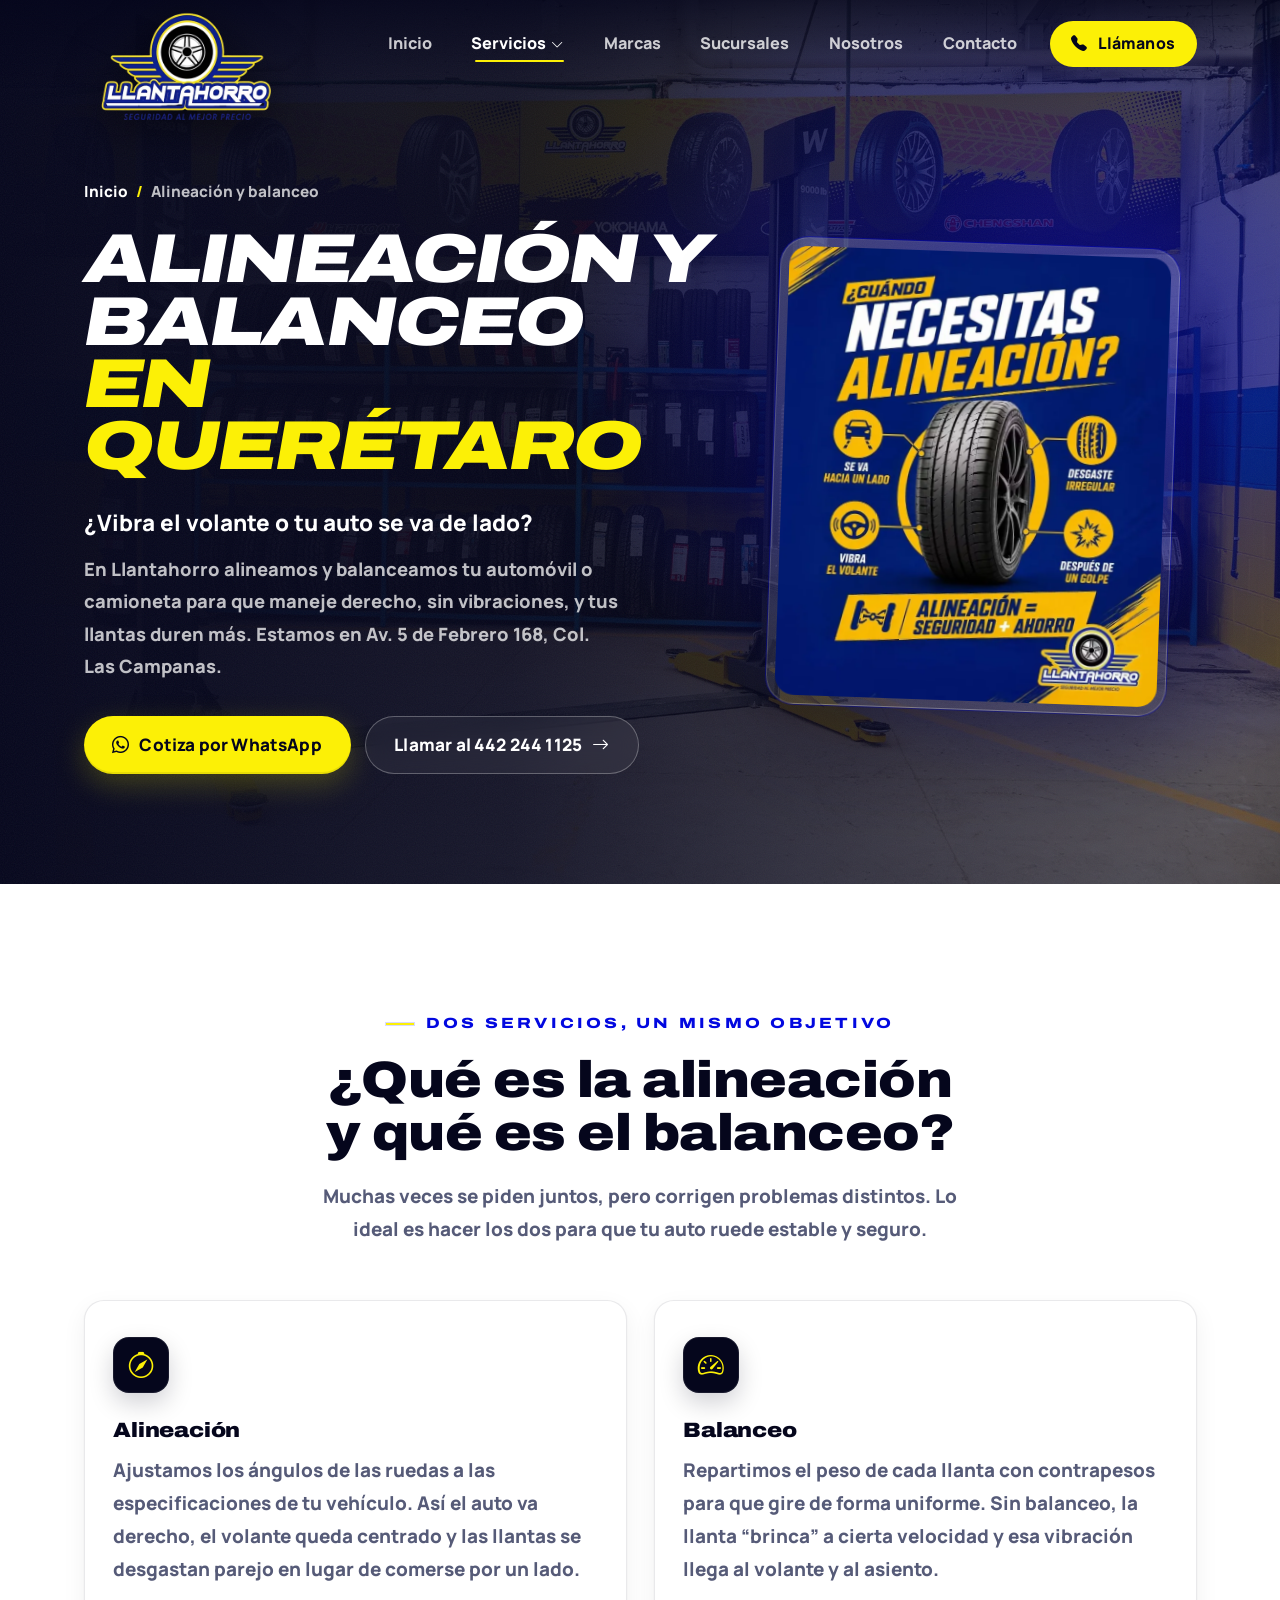
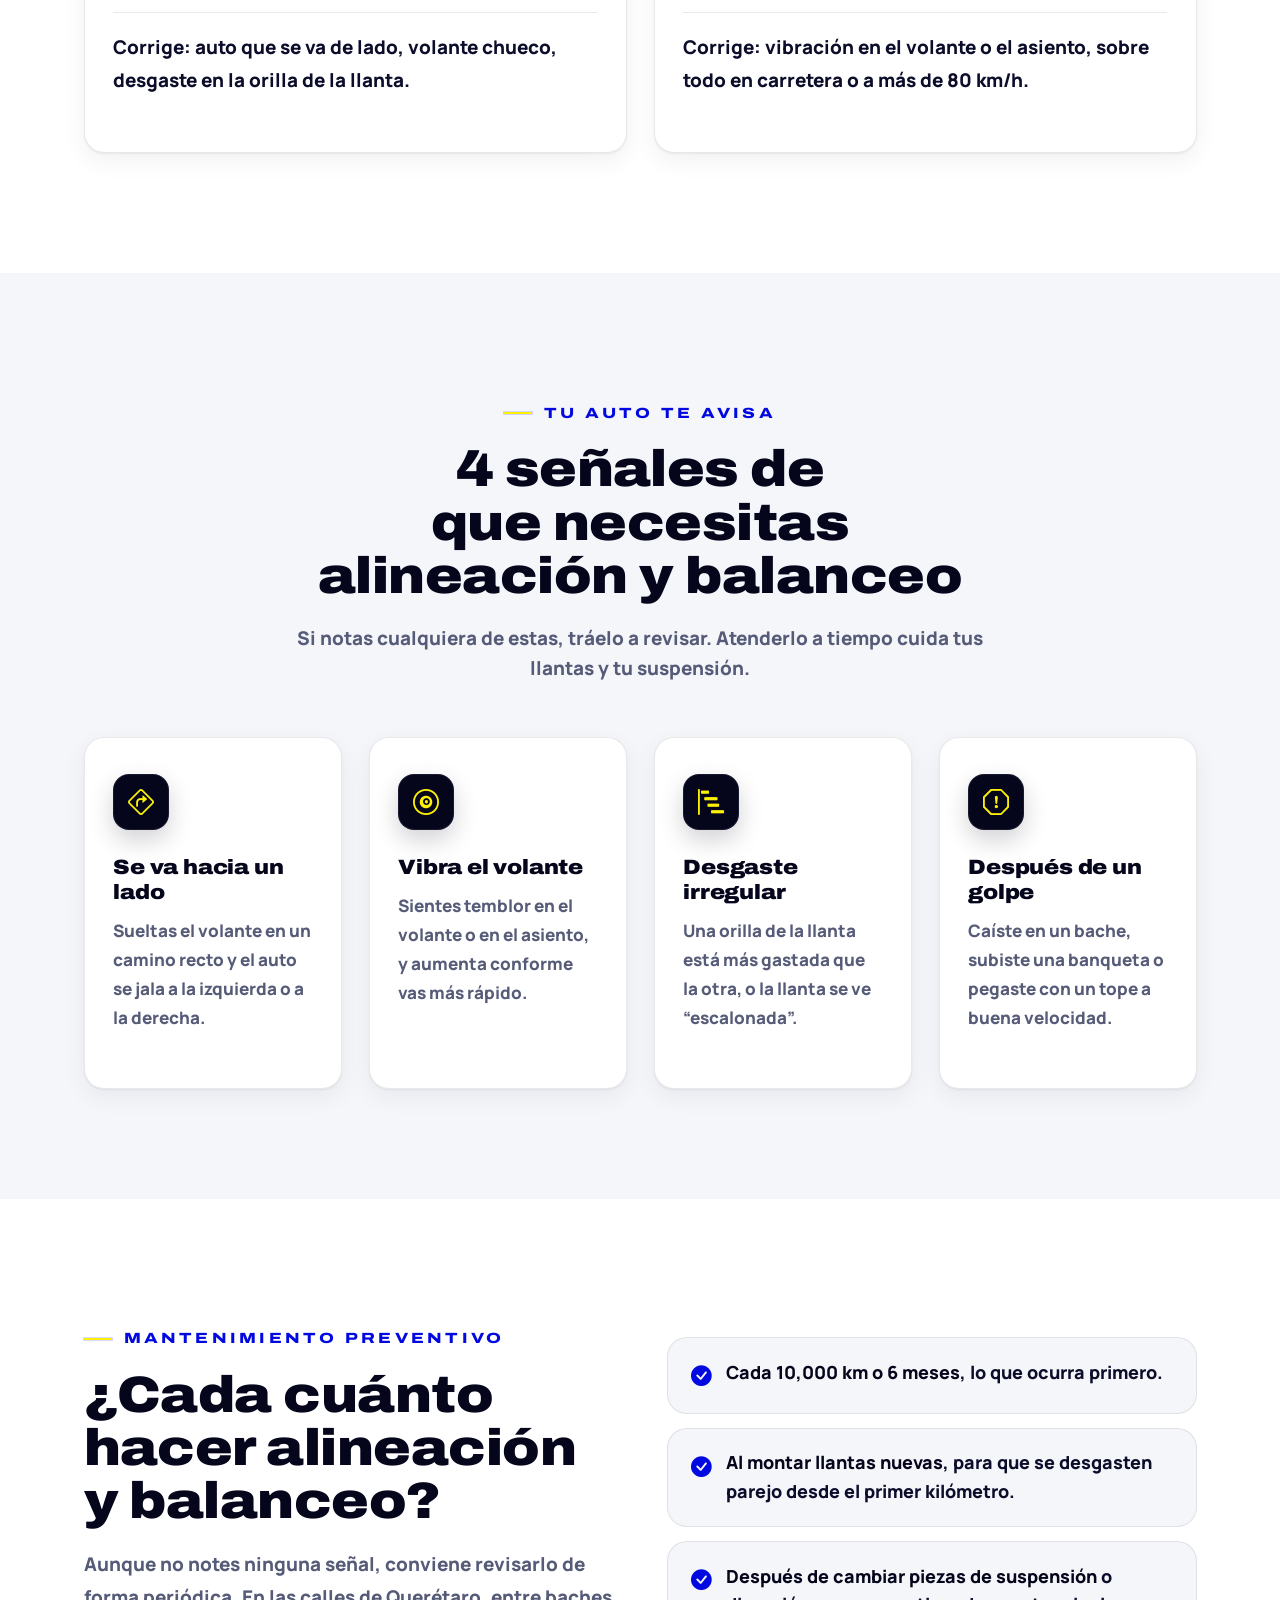
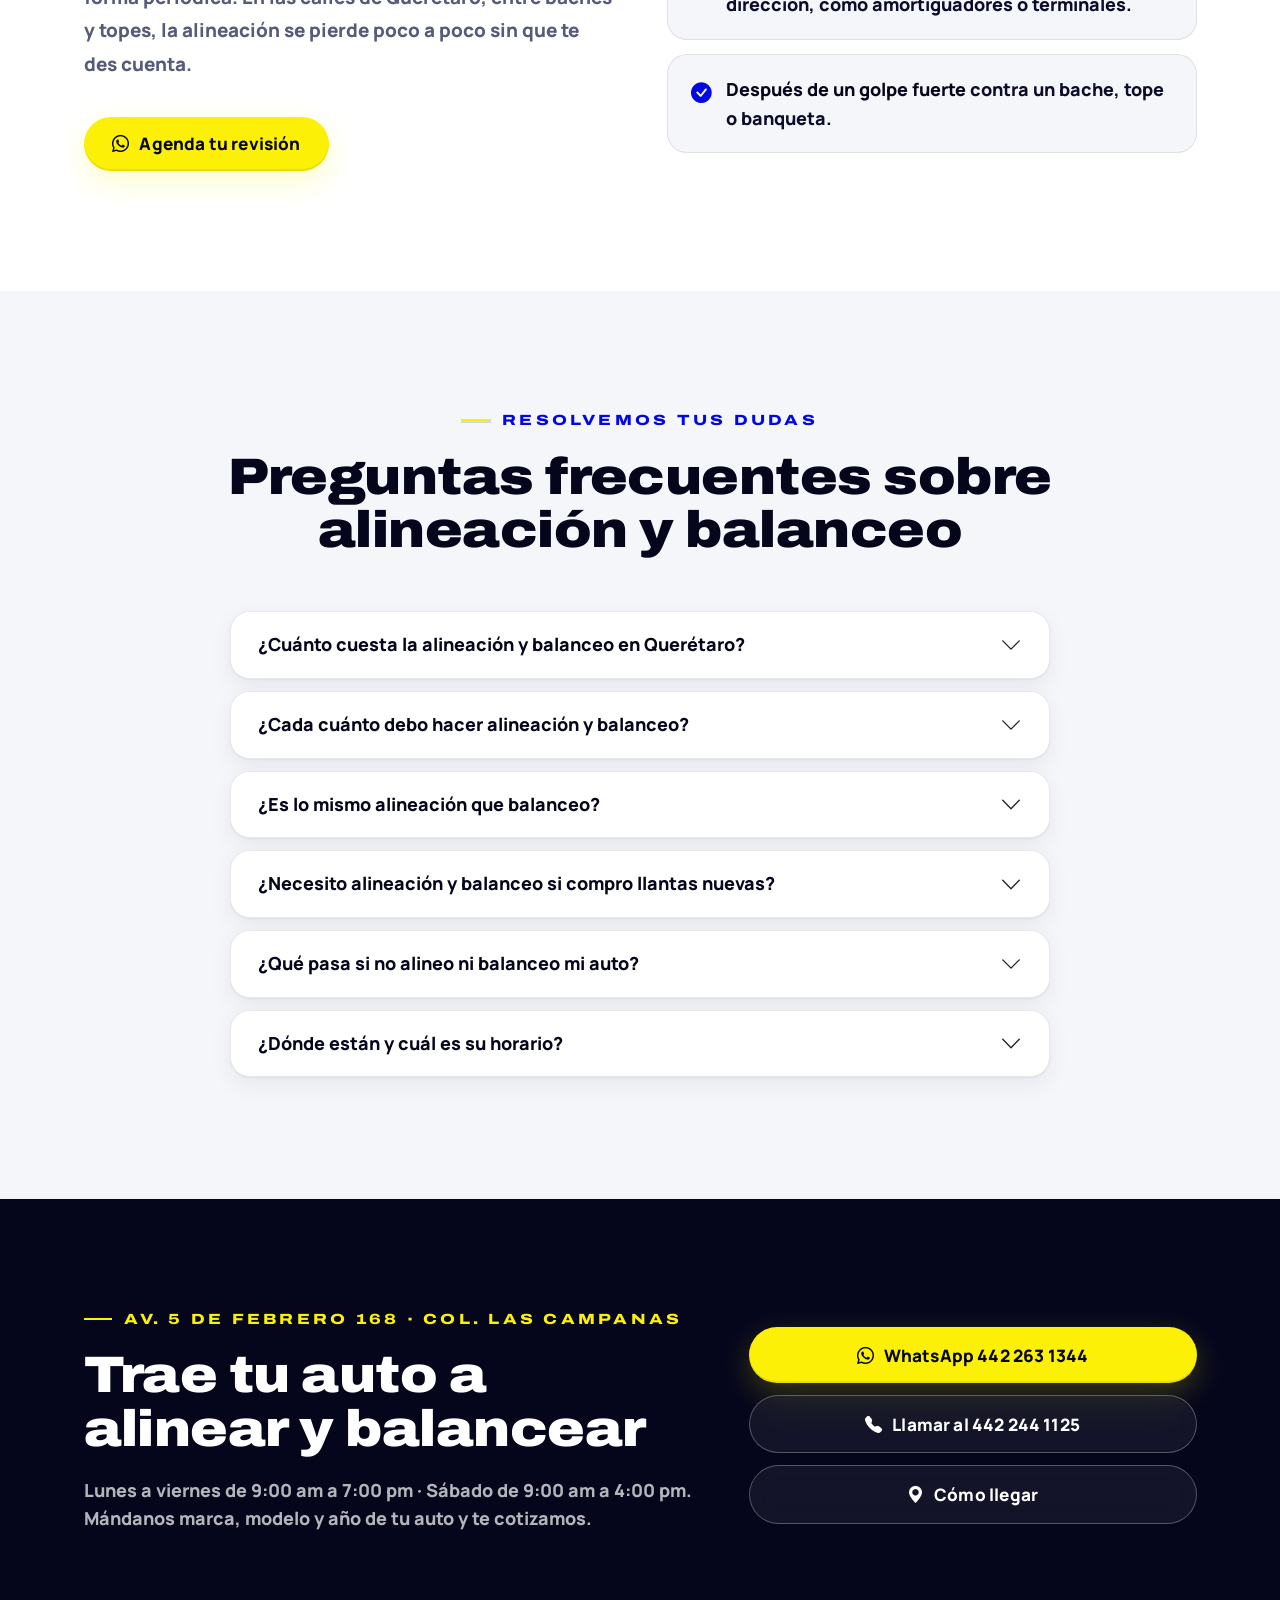
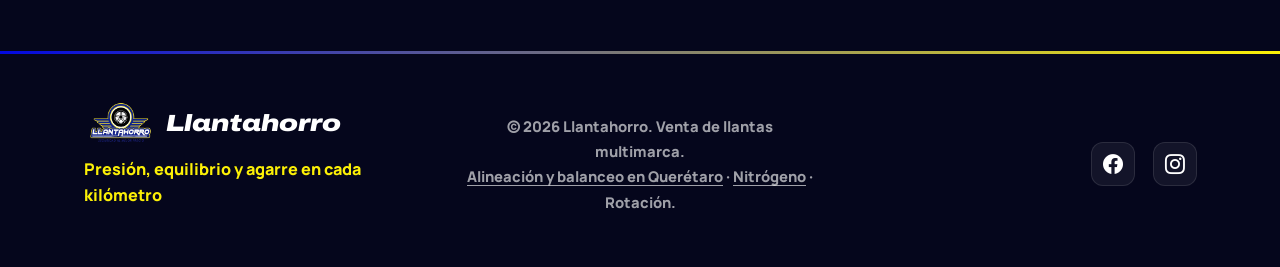
==== commit 30440c71: "Agregar página de nitrógeno y submenú de servicios - Nueva página /inflado-con-nitrogeno-queretaro/ " ====
--- a/alineacion-y-balanceo-queretaro/index.html
+++ b/alineacion-y-balanceo-queretaro/index.html
@@ -149,9 +149,19 @@
       <div class="collapse navbar-collapse" id="navMenu">
         <ul class="navbar-nav ms-auto align-items-lg-center gap-lg-2">
           <li class="nav-item"><a class="nav-link" href="/">Inicio</a></li>
-          <li class="nav-item"><a class="nav-link active" href="/alineacion-y-balanceo-queretaro/" aria-current="page">Alineación y balanceo</a></li>
+          <li class="nav-item dropdown">
+            <a class="nav-link dropdown-toggle active" href="/#servicios" role="button" data-bs-toggle="dropdown" aria-expanded="false">
+              Servicios <i class="bi bi-chevron-down nav-chevron" aria-hidden="true"></i>
+            </a>
+            <ul class="dropdown-menu">
+                <li><a class="dropdown-item" href="/#servicios">Todos los servicios</a></li>
+                <li><a class="dropdown-item active" aria-current="page" href="/alineacion-y-balanceo-queretaro/">Alineación y balanceo</a></li>
+                <li><a class="dropdown-item" href="/inflado-con-nitrogeno-queretaro/">Inflado con nitrógeno</a></li>
+            </ul>
+          </li>
           <li class="nav-item"><a class="nav-link" href="/#marcas">Marcas</a></li>
           <li class="nav-item"><a class="nav-link" href="/#sucursales">Sucursales</a></li>
+          <li class="nav-item"><a class="nav-link" href="/#nosotros">Nosotros</a></li>
           <li class="nav-item"><a class="nav-link" href="#contacto">Contacto</a></li>
           <li class="nav-item">
             <a class="btn btn-cta ms-lg-2" href="tel:+524422441125"><i class="bi bi-telephone-fill"></i> Llámanos</a>
@@ -617,7 +627,7 @@
         <div class="col-md-4 text-md-center">
           <p class="footer-copy mb-0">
             &copy; <span id="anioActual"></span> Llantahorro. Venta de llantas multimarca.<br>
-            <a href="/alineacion-y-balanceo-queretaro/">Alineación y balanceo en Querétaro</a> · Nitrógeno · Rotación.
+            <a href="/alineacion-y-balanceo-queretaro/">Alineación y balanceo en Querétaro</a> · <a href="/inflado-con-nitrogeno-queretaro/">Nitrógeno</a> · Rotación.
           </p>
         </div>
 
@@ -691,7 +701,7 @@
   });
 
   /* ============ MENÚ MÓVIL ============ */
-  document.querySelectorAll('#navMenu .nav-link').forEach(link => {
+  document.querySelectorAll('#navMenu .nav-link:not(.dropdown-toggle), #navMenu .dropdown-item').forEach(link => {
     link.addEventListener('click', () => {
       const menu = document.getElementById('navMenu');
       if (menu.classList.contains('show')) {
--- a/styles_moderno.css
+++ b/styles_moderno.css
@@ -257,6 +257,46 @@
 .navbar-nav .nav-link:focus-visible::after,
 .navbar-nav .nav-link.active::after{transform:scaleX(1)}
 
+/* Submenú de servicios */
+.navbar-nav .dropdown-toggle::after{border:0;vertical-align:baseline}
+
+.nav-chevron{
+  display:inline-block;
+  margin-left:2px;
+  font-size:.7rem;
+  transition:transform var(--dur) var(--ease);
+}
+
+.dropdown-toggle.show .nav-chevron{transform:rotate(180deg)}
+
+#mainNavbar .dropdown-menu{
+  min-width:240px;
+  margin-top:.4rem;
+  padding:.5rem;
+  background:var(--ink-2);
+  border:1px solid var(--line-dark);
+  border-radius:14px;
+  box-shadow:var(--shadow-lg);
+}
+
+#mainNavbar .dropdown-item{
+  padding:.65rem .9rem;
+  border-radius:10px;
+  font-size:.9rem;
+  color:rgba(255,255,255,.78);
+}
+
+#mainNavbar .dropdown-item:hover,
+#mainNavbar .dropdown-item:focus-visible{
+  color:var(--blanco);
+  background:rgba(255,255,255,.07);
+}
+
+#mainNavbar .dropdown-item.active{
+  color:var(--amarillo);
+  background:transparent;
+}
+
 #mainNavbar .btn-cta{
   min-height:44px;
   padding:.6rem 1.2rem;
@@ -792,6 +832,9 @@
 
 .cta-band-botones > a{justify-content:center}
 
+.section-nosotros p a{color:var(--azul);text-decoration:underline;text-underline-offset:3px}
+.section-nosotros p a:hover{color:var(--azul-600)}
+
 .footer-copy a{color:inherit;text-decoration:underline;text-underline-offset:3px}
 .footer-copy a:hover{color:var(--amarillo)}
 
@@ -1384,6 +1427,14 @@
 
   .navbar-nav .nav-link::after{left:.4rem;right:auto;width:28px}
 
+  #mainNavbar .dropdown-menu{
+    margin:0 0 .4rem;
+    padding:0 0 0 .8rem;
+    background:transparent;
+    border:0;
+    box-shadow:none;
+  }
+
   #mainNavbar .btn-cta{margin-top:.5rem;width:100%}
 
   .hero{padding:160px 0 80px;min-height:auto}
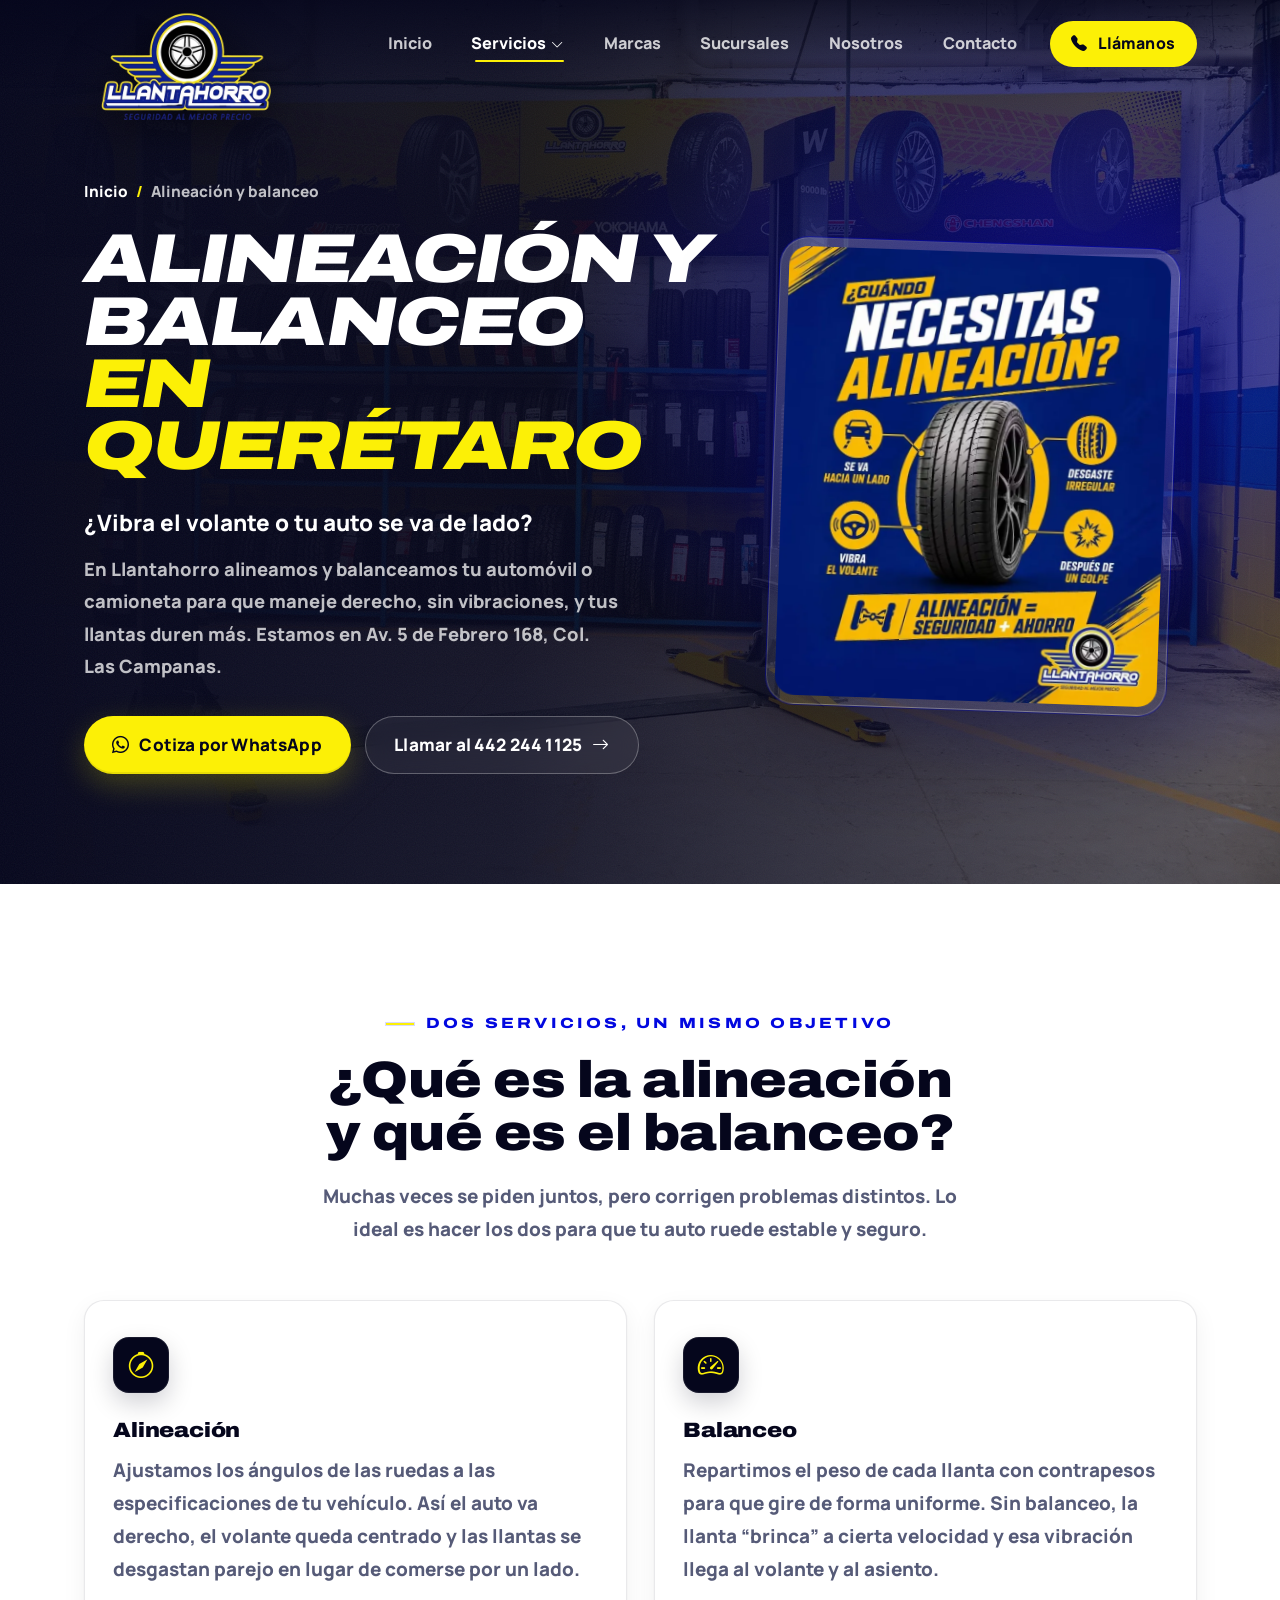
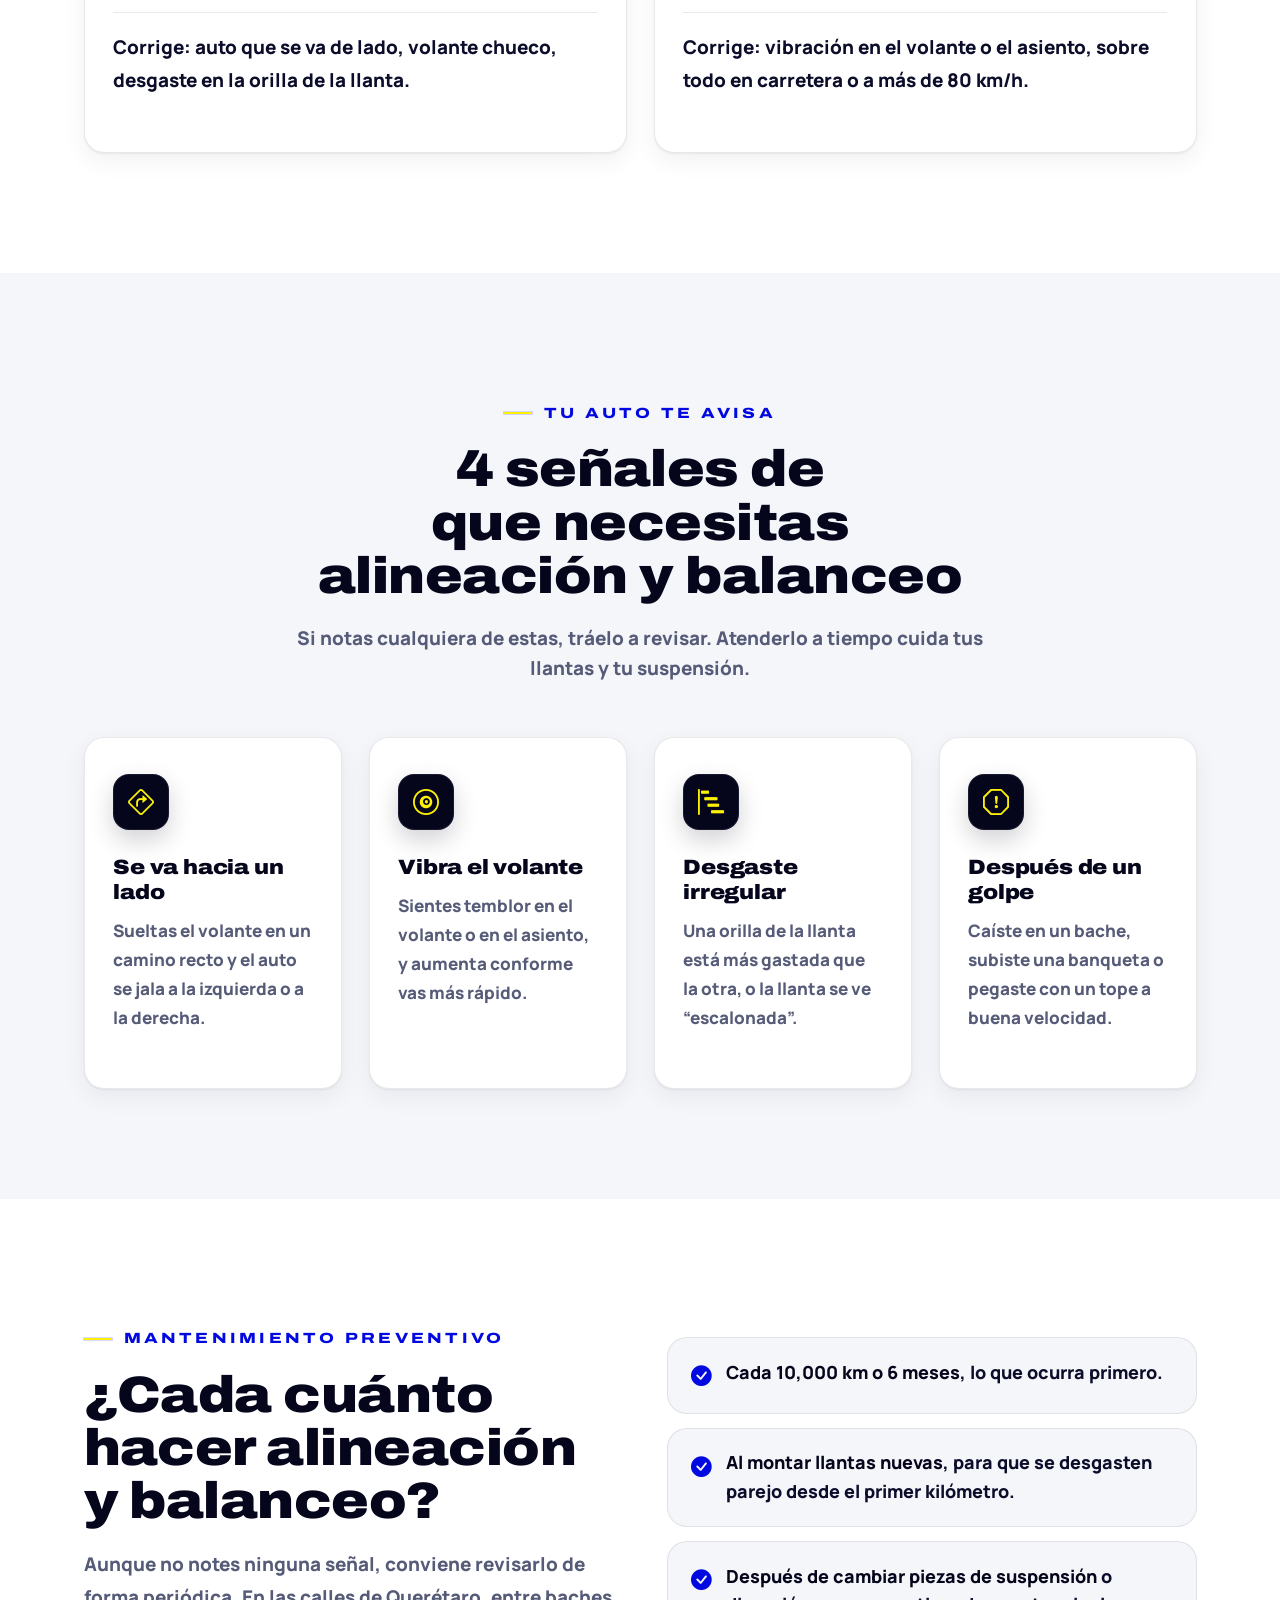
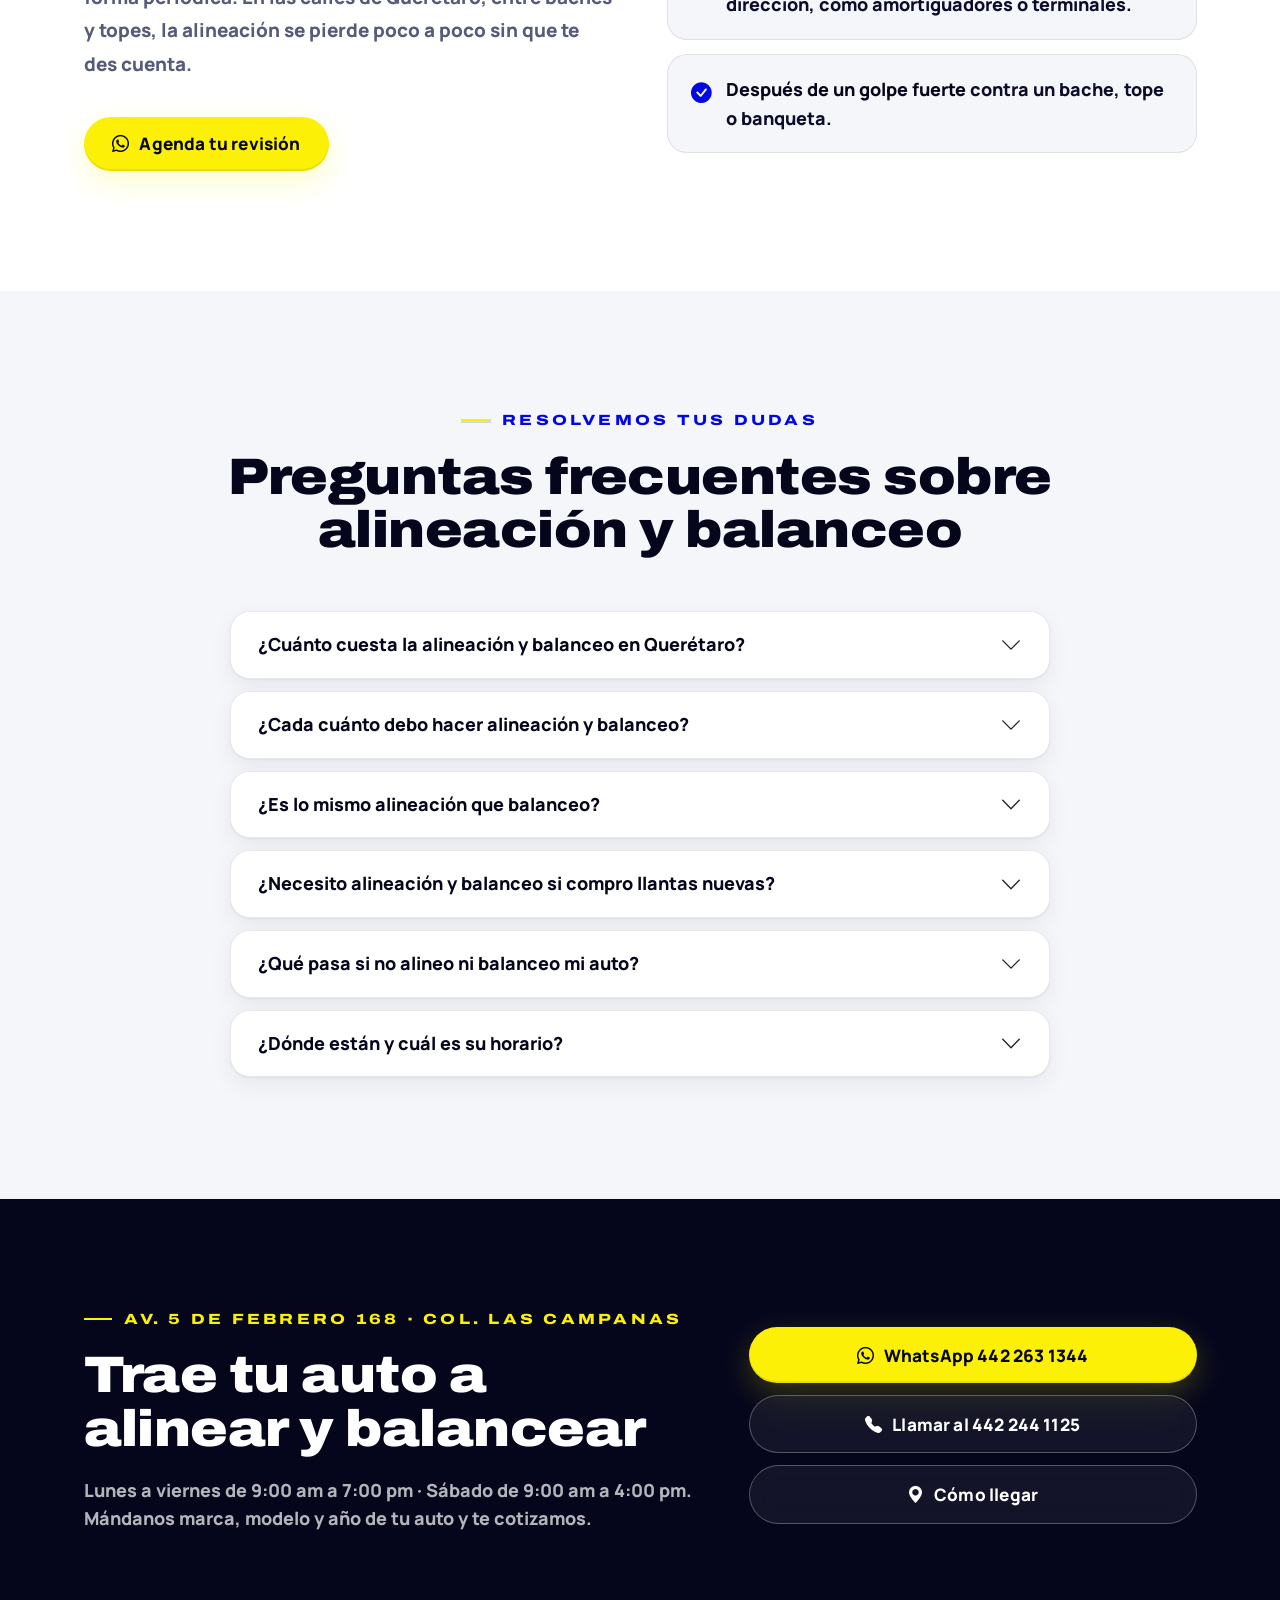
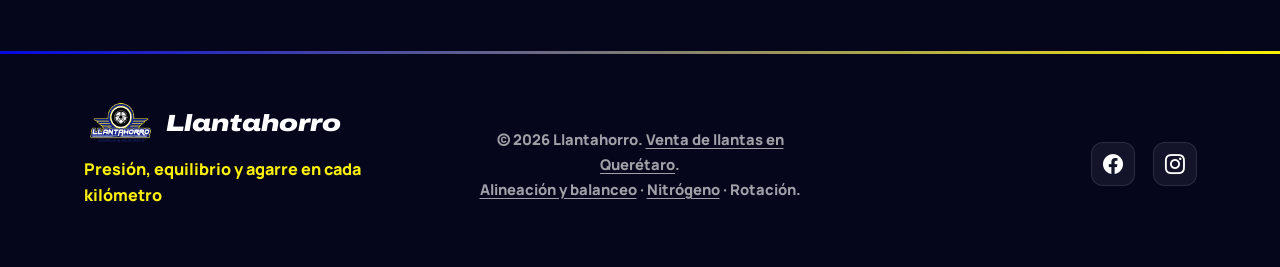
==== commit a3868484: "Agregar página de venta de llantas en Querétaro - Nueva página /llantas-queretaro/: llantas por tipo" ====
--- a/alineacion-y-balanceo-queretaro/index.html
+++ b/alineacion-y-balanceo-queretaro/index.html
@@ -126,7 +126,7 @@
   <link rel="preconnect" href="https://fonts.gstatic.com" crossorigin>
   <link href="https://fonts.googleapis.com/css2?family=Archivo:ital,wdth,wght@0,100..125,600..900;1,100..125,600..900&family=Manrope:wght@700;800&display=swap"
     rel="stylesheet">
-  <link rel="stylesheet" href="/styles_moderno.css">
+  <link rel="stylesheet" href="/styles_moderno.css?v=dada095a">
 </head>
 
 <body>
@@ -155,6 +155,7 @@
             </a>
             <ul class="dropdown-menu">
                 <li><a class="dropdown-item" href="/#servicios">Todos los servicios</a></li>
+                <li><a class="dropdown-item" href="/llantas-queretaro/">Venta de llantas</a></li>
                 <li><a class="dropdown-item active" aria-current="page" href="/alineacion-y-balanceo-queretaro/">Alineación y balanceo</a></li>
                 <li><a class="dropdown-item" href="/inflado-con-nitrogeno-queretaro/">Inflado con nitrógeno</a></li>
             </ul>
@@ -626,8 +627,8 @@
 
         <div class="col-md-4 text-md-center">
           <p class="footer-copy mb-0">
-            &copy; <span id="anioActual"></span> Llantahorro. Venta de llantas multimarca.<br>
-            <a href="/alineacion-y-balanceo-queretaro/">Alineación y balanceo en Querétaro</a> · <a href="/inflado-con-nitrogeno-queretaro/">Nitrógeno</a> · Rotación.
+            &copy; <span id="anioActual"></span> Llantahorro. <a href="/llantas-queretaro/">Venta de llantas en Querétaro</a>.<br>
+            <a href="/alineacion-y-balanceo-queretaro/">Alineación y balanceo</a> · <a href="/inflado-con-nitrogeno-queretaro/">Nitrógeno</a> · Rotación.
           </p>
         </div>
 
--- a/styles_moderno.css
+++ b/styles_moderno.css
@@ -835,6 +835,86 @@
 .section-nosotros p a{color:var(--azul);text-decoration:underline;text-underline-offset:3px}
 .section-nosotros p a:hover{color:var(--azul-600)}
 
+.cuando-lista a{color:var(--azul);text-decoration:underline;text-underline-offset:3px}
+
+/* Marcas por gama */
+.gama-card h3{font-size:1.35rem}
+
+.gama-logos{
+  display:flex;
+  flex-wrap:wrap;
+  gap:10px;
+  margin-top:auto;
+}
+
+.gama-logo{
+  flex:1 1 calc(50% - 5px);
+  min-height:76px;
+  display:flex;
+  align-items:center;
+  justify-content:center;
+  padding:.7rem .9rem;
+  background:var(--blanco);
+  border:1px solid var(--line);
+  border-radius:14px;
+}
+
+.gama-logo img{
+  max-width:100%;
+  max-height:54px;
+  object-fit:contain;
+}
+
+/* Cómo leer la medida */
+.medida-ejemplo{
+  max-width:960px;
+  margin:0 auto;
+}
+
+.medida-codigo{
+  margin:0 0 2rem;
+  text-align:center;
+  font-family:var(--font-display);
+  font-stretch:125%;
+  font-style:italic;
+  font-weight:900;
+  font-size:clamp(2.4rem,7vw,4.6rem);
+  line-height:1;
+  color:rgba(255,255,255,.55);
+}
+
+.medida-codigo span{color:var(--amarillo)}
+
+.medida-partes{
+  display:grid;
+  grid-template-columns:repeat(auto-fit,minmax(260px,1fr));
+  gap:12px;
+  margin:0;
+}
+
+.medida-partes > div{
+  display:flex;
+  align-items:baseline;
+  gap:14px;
+  padding:1rem 1.2rem;
+  background:rgba(255,255,255,.04);
+  border:1px solid var(--line-dark);
+  border-radius:var(--radius);
+}
+
+.medida-partes dt{
+  min-width:3ch;
+  font-family:var(--font-display);
+  font-size:1.25rem;
+  font-weight:900;
+  color:var(--amarillo);
+}
+
+.medida-partes dd{
+  margin:0;
+  color:rgba(255,255,255,.8);
+}
+
 .footer-copy a{color:inherit;text-decoration:underline;text-underline-offset:3px}
 .footer-copy a:hover{color:var(--amarillo)}
 
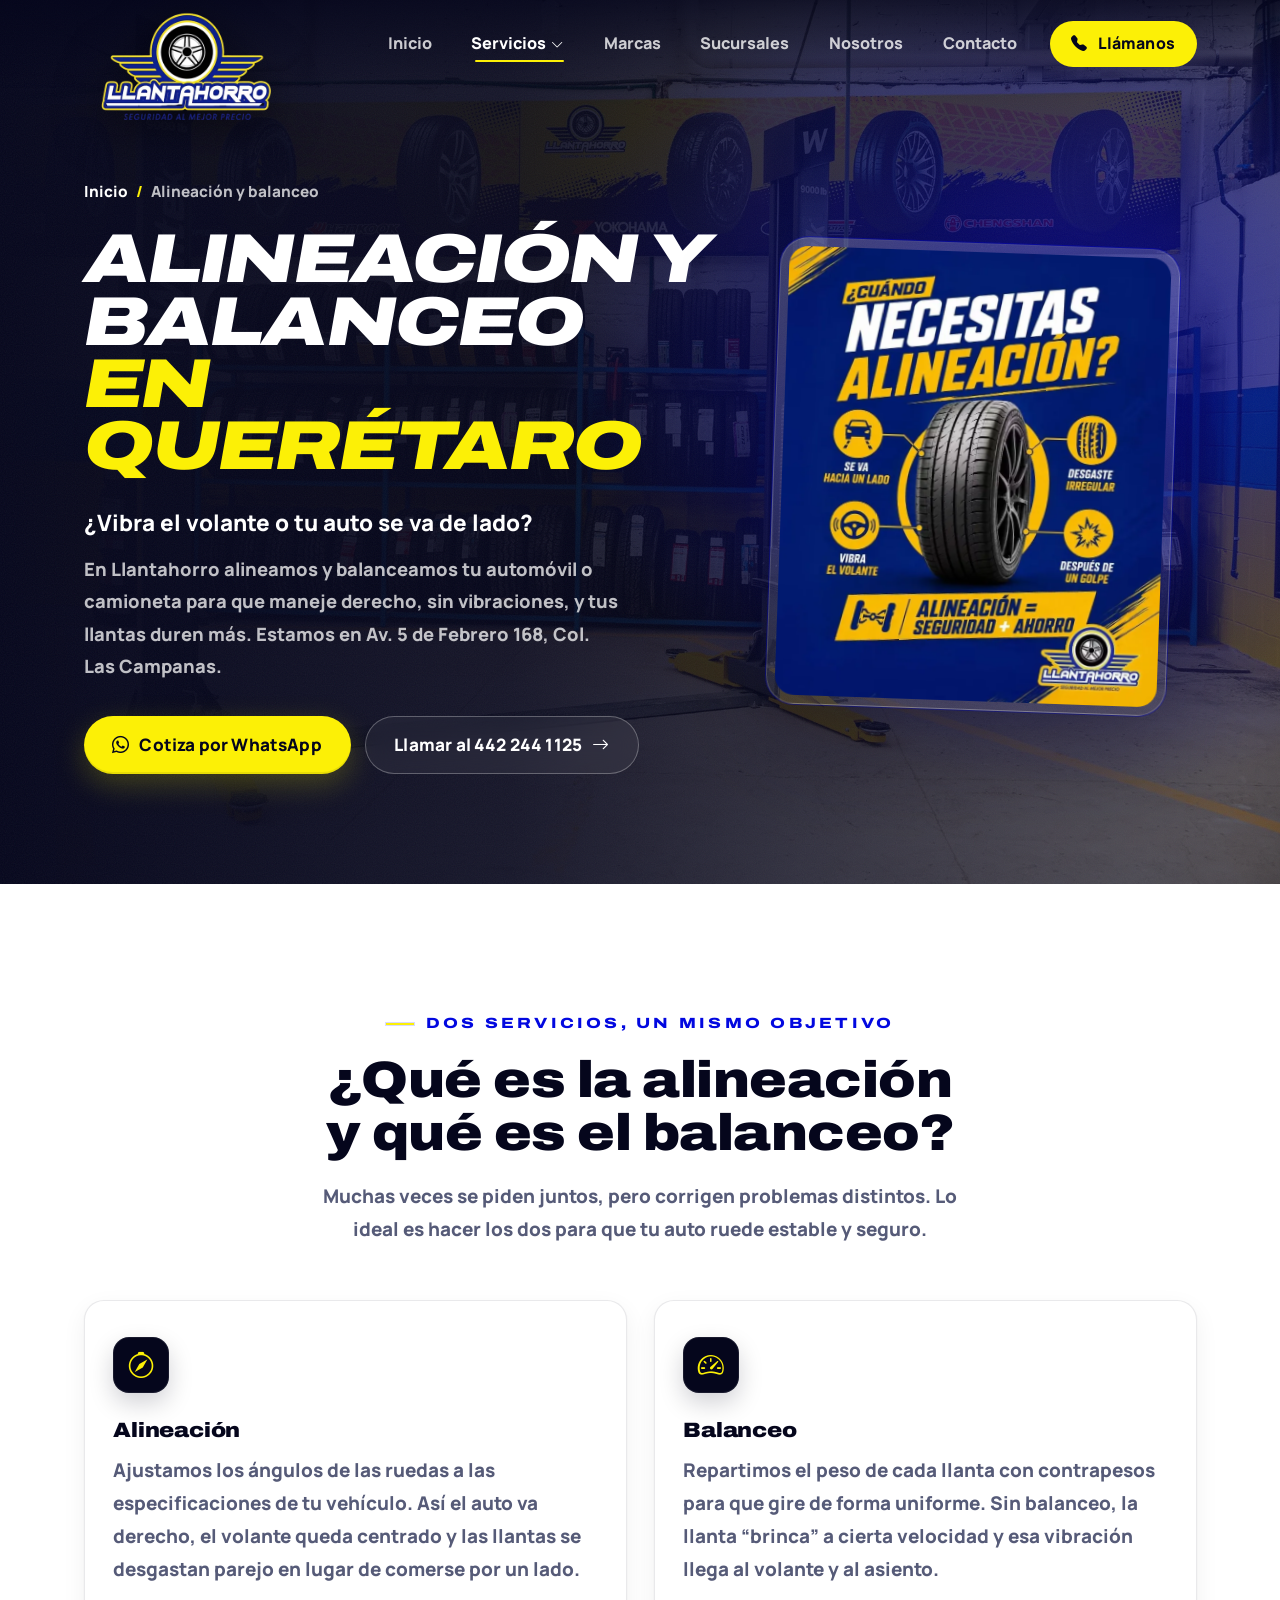
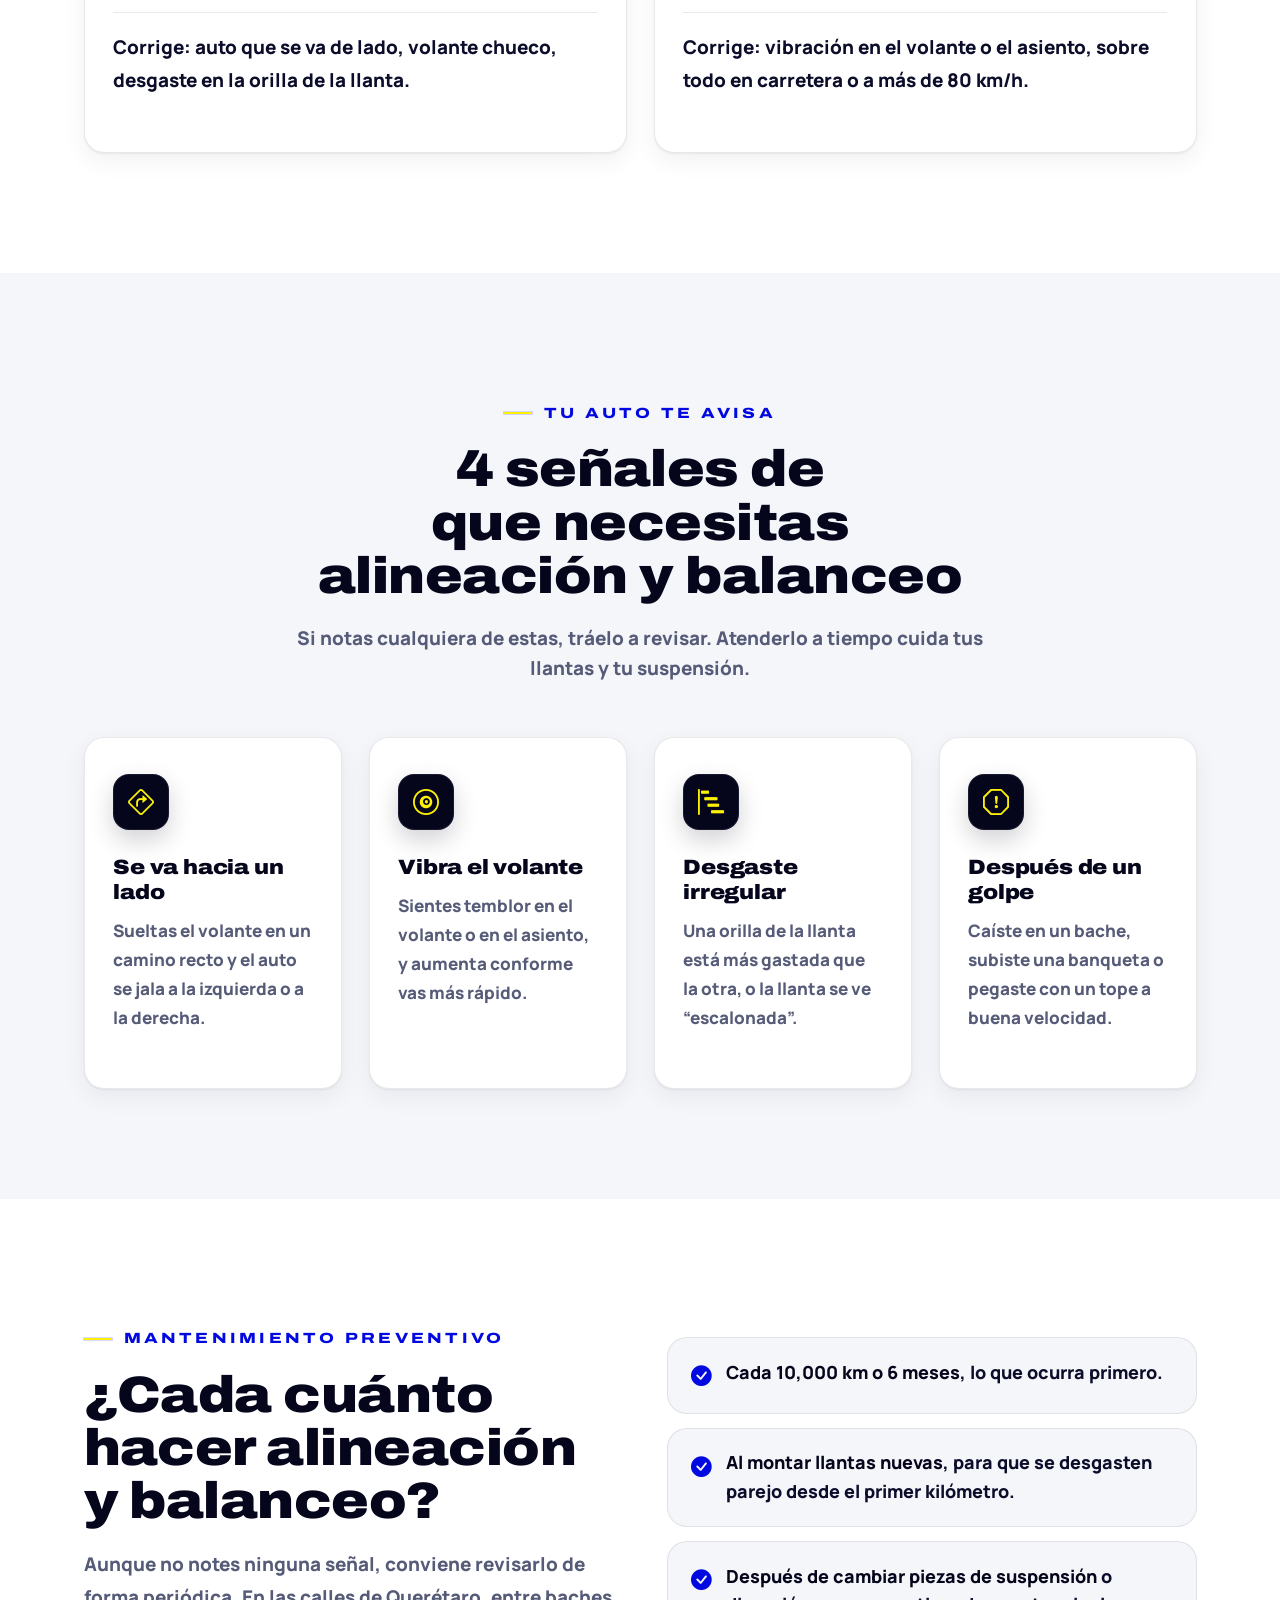
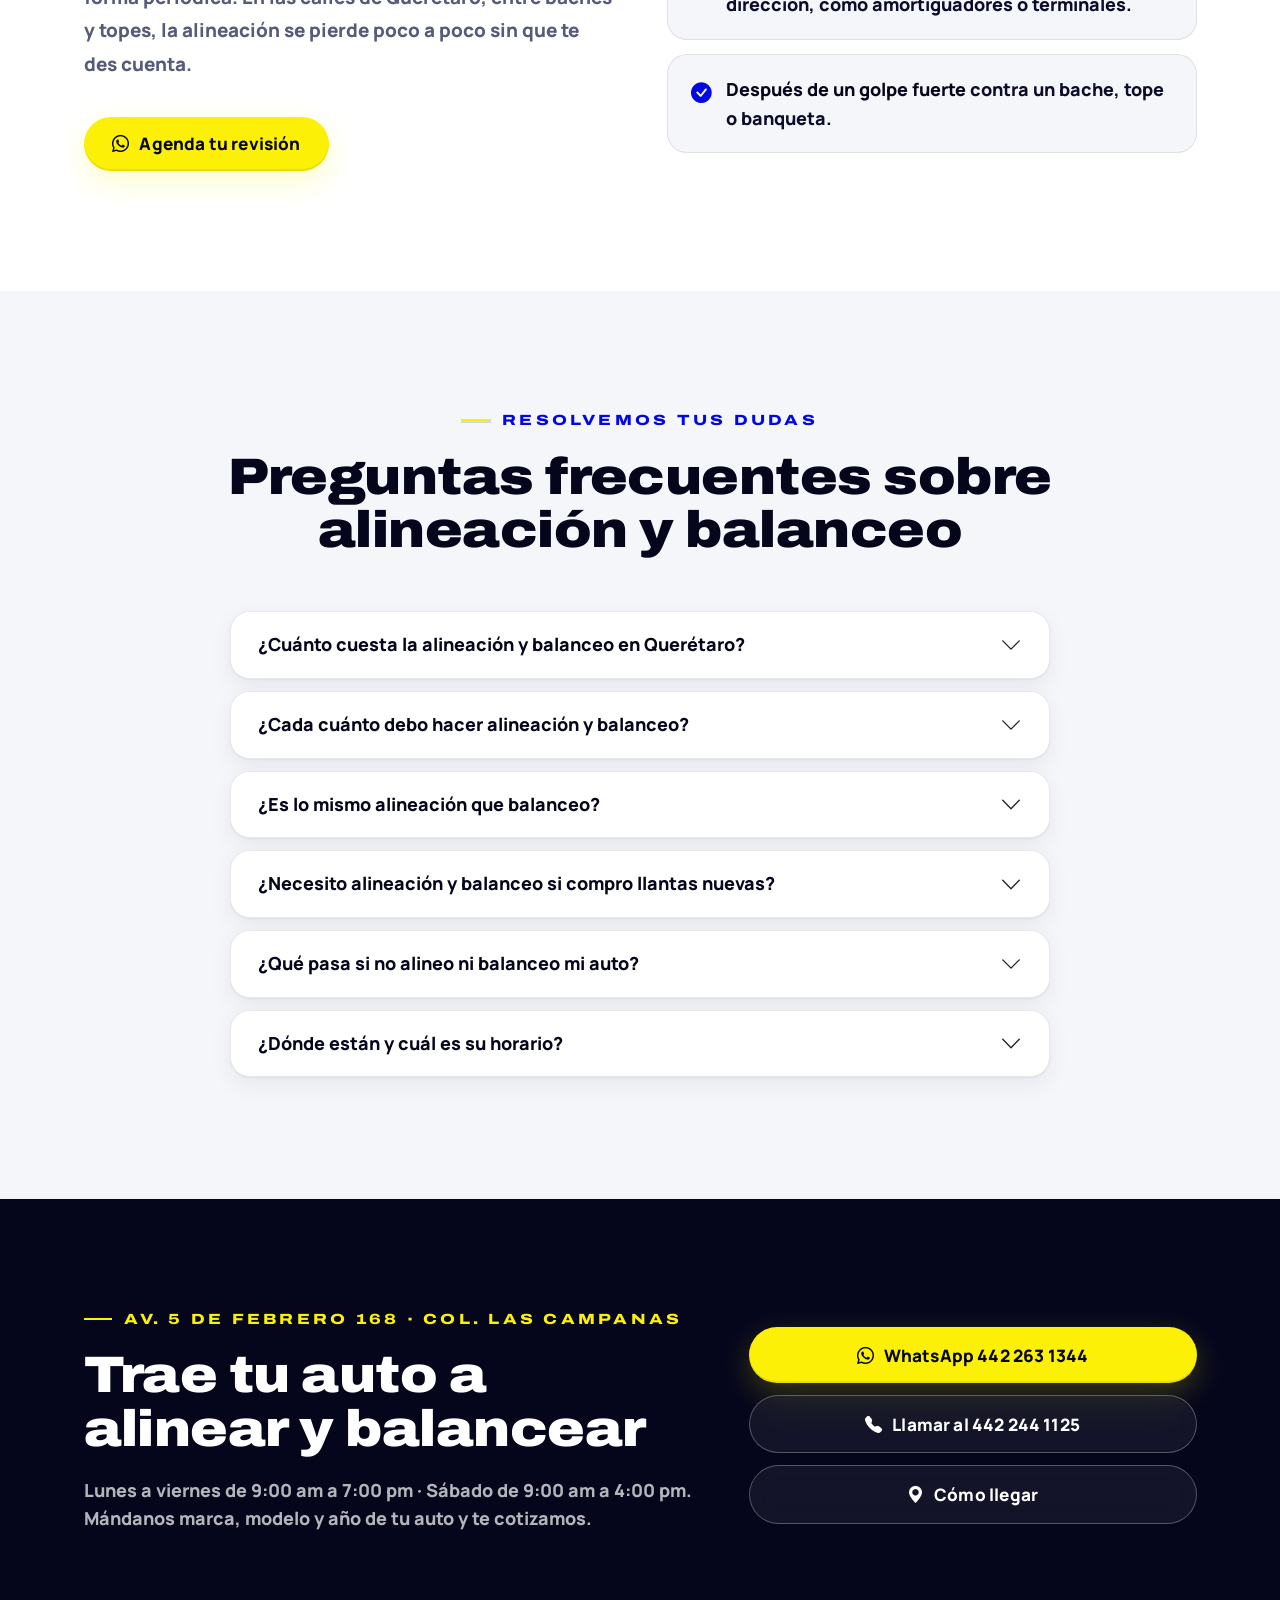
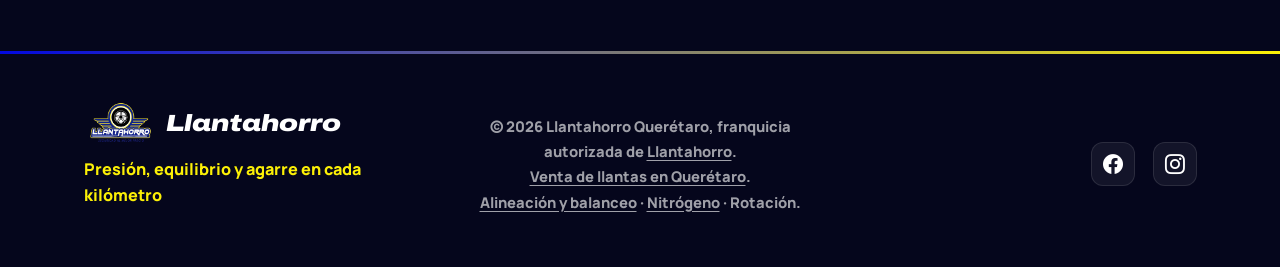
==== commit 4e0563dd: "Identificar el sitio como franquicia autorizada de Llantahorro Co-Authored-By: Claude Opus 5.5 <nore" ====
--- a/alineacion-y-balanceo-queretaro/index.html
+++ b/alineacion-y-balanceo-queretaro/index.html
@@ -44,6 +44,11 @@
         "@type": "TireShop",
         "@id": "https://llantahorroqro.com.mx/#negocio",
         "name": "Llantahorro Querétaro",
+        "parentOrganization": {
+          "@type": "Organization",
+          "name": "Llantahorro",
+          "url": "https://llantahorro.com/"
+        },
         "url": "https://llantahorroqro.com.mx/",
         "telephone": "+52 442 244 1125",
         "image": "https://llantahorroqro.com.mx/images/og-llantahorro.jpg",
@@ -627,7 +632,8 @@
 
         <div class="col-md-4 text-md-center">
           <p class="footer-copy mb-0">
-            &copy; <span id="anioActual"></span> Llantahorro. <a href="/llantas-queretaro/">Venta de llantas en Querétaro</a>.<br>
+            &copy; <span id="anioActual"></span> Llantahorro Querétaro, franquicia autorizada de <a href="https://llantahorro.com/" target="_blank" rel="noopener">Llantahorro</a>.<br>
+            <a href="/llantas-queretaro/">Venta de llantas en Querétaro</a>.<br>
             <a href="/alineacion-y-balanceo-queretaro/">Alineación y balanceo</a> · <a href="/inflado-con-nitrogeno-queretaro/">Nitrógeno</a> · Rotación.
           </p>
         </div>
